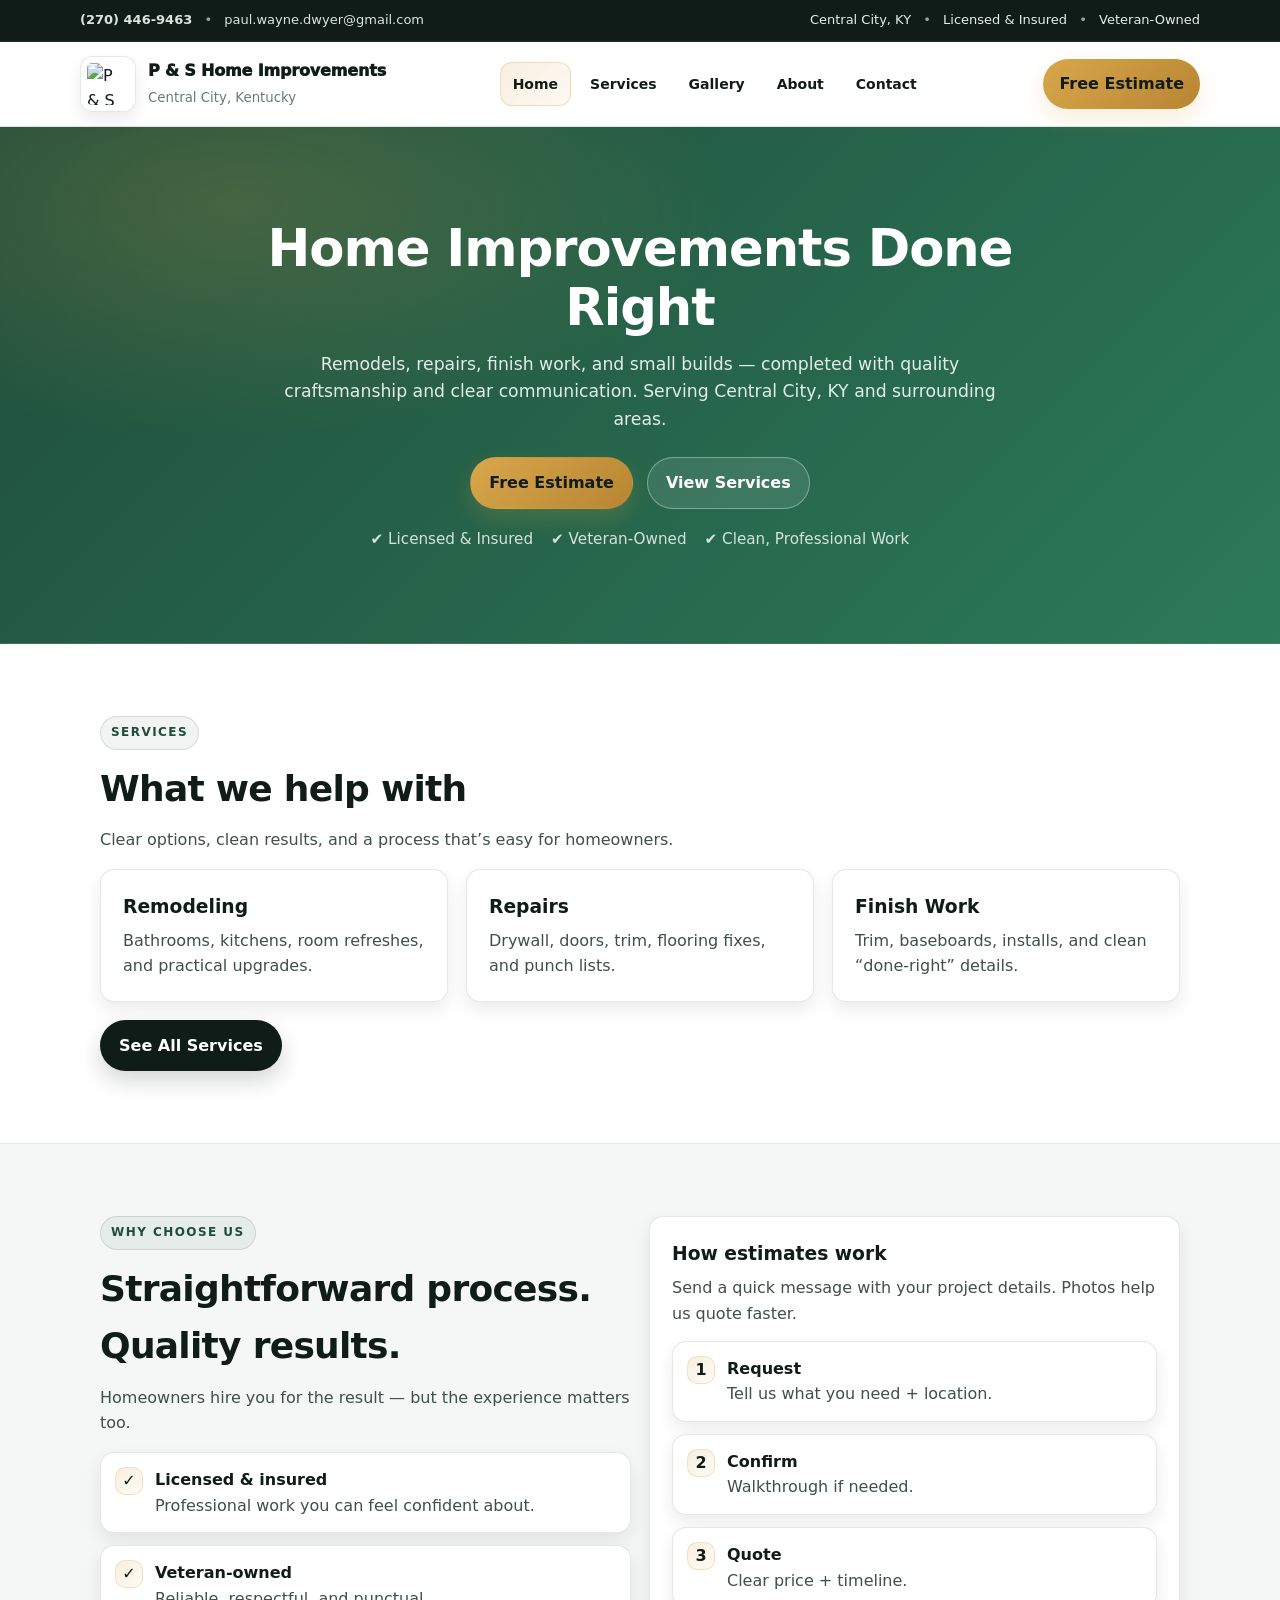
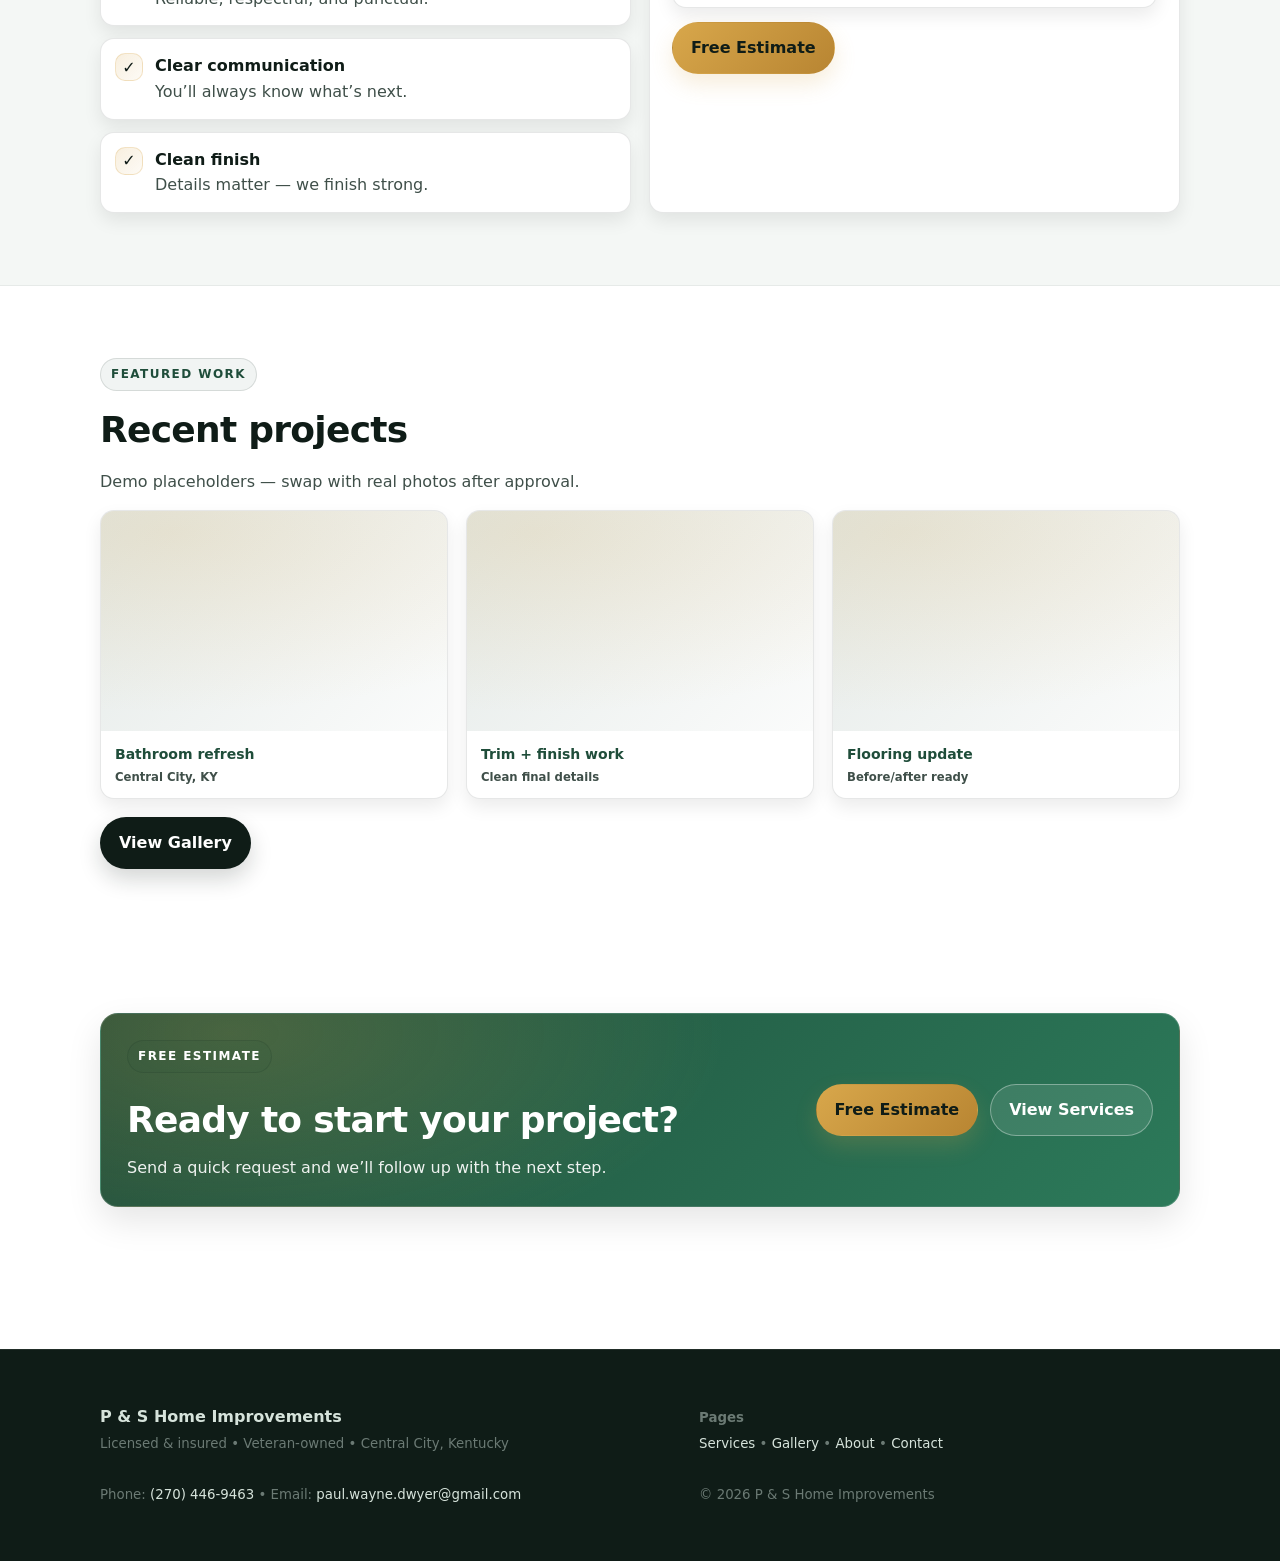
==== index.html @ 1585f1c7 "Add apple-touch-icon link to index.html" ====
<!doctype html>
<html lang="en">
<head>
  <link rel="icon" type="image/png" href="/assets/logo/logo-favicon.png">
  <link rel="apple-touch-icon" href="/assets/logo/logo-favicon.png">
  <!-- Google tag (gtag.js) -->
<script async src="https://www.googletagmanager.com/gtag/js?id=G-Z5YKP1MYSE"></script>
<script>
  window.dataLayer = window.dataLayer || [];
  function gtag(){dataLayer.push(arguments);}
  gtag('js', new Date());

  gtag('config', 'G-Z5YKP1MYSE');
</script>
  <meta charset="utf-8" />
  <meta name="viewport" content="width=device-width,initial-scale=1" />
  <title>P & S Home Improvements | Central City, KY</title>
  <meta name="description" content="Licensed & insured, veteran-owned home improvements in Central City, KY. Remodels, repairs, finish work, and small builds." />
  <link rel="stylesheet" href="styles.css" />
</head>
<body>

  <div class="topbar">
    <div class="container">
    <div>
        <a href="tel:+12704469463"><b>(270) 446-9463</b></a>
        <span class="dot">•</span>
        <a href="mailto:paul.wayne.dwyer@gmail.com">paul.wayne.dwyer@gmail.com</a>
      </div>
      <div>
        <span>Central City, KY</span>
        <span class="dot">•</span>
        <span>Licensed &amp; Insured</span>
        <span class="dot">•</span>
        <span>Veteran-Owned</span>
      </div>
    </div>
  </div>

  <header class="header">
    <div class="container nav">
      <a class="brand" href="index.html">
        <img class="brand-logo" src="assets/logo/ps-logo.jpeg" alt="P & S Home Improvements logo">
        <div>
          <div class="brand-name">P &amp; S Home Improvements</div>
          <small>Central City, Kentucky</small>
        </div>
      </a>

      <nav class="navlinks" aria-label="Main navigation">
        <a class="active" href="index.html">Home</a>
        <a href="services.html">Services</a>
        <a href="gallery.html">Gallery</a>
        <a href="about.html">About</a>
        <a href="contact.html">Contact</a>
      </nav>

      <a class="nav-cta" href="contact.html#estimate">Free Estimate</a>
    </div>
  </header>

  <section class="hero">
    <div class="hero-inner">
      <h1>Home Improvements Done Right</h1>
      <p class="hero-sub">
        Remodels, repairs, finish work, and small builds — completed with quality craftsmanship and clear communication.
        Serving Central City, KY and surrounding areas.
      </p>

      <div class="hero-actions">
        <a class="btn btn-primary" href="contact.html#estimate">Free Estimate</a>
        <a class="btn btn-outline" href="services.html">View Services</a>
      </div>

      <ul class="hero-trust">
        <li>✔ Licensed &amp; Insured</li>
        <li>✔ Veteran-Owned</li>
        <li>✔ Clean, Professional Work</li>
      </ul>
    </div>
  </section>

  <section class="section">
    <div class="container">
      <div class="kicker">Services</div>
      <h2 class="h2">What we help with</h2>
      <p class="p">Clear options, clean results, and a process that’s easy for homeowners.</p>

      <div class="grid grid-3" style="margin-top:16px;">
        <div class="card">
          <h3 class="h3">Remodeling</h3>
          <p class="p">Bathrooms, kitchens, room refreshes, and practical upgrades.</p>
        </div>
        <div class="card">
          <h3 class="h3">Repairs</h3>
          <p class="p">Drywall, doors, trim, flooring fixes, and punch lists.</p>
        </div>
        <div class="card">
          <h3 class="h3">Finish Work</h3>
          <p class="p">Trim, baseboards, installs, and clean “done-right” details.</p>
        </div>
      </div>

      <div style="margin-top:18px;">
        <a class="btn btn-dark" href="services.html">See All Services</a>
      </div>
    </div>
  </section>

  <section class="band section">
    <div class="container grid grid-2">
      <div>
        <div class="kicker">Why choose us</div>
        <h2 class="h2">Straightforward process. Quality results.</h2>
        <p class="p">Homeowners hire you for the result — but the experience matters too.</p>

        <div class="checks" style="margin-top:16px;">
          <div class="check"><i>✓</i><div><b>Licensed &amp; insured</b><div class="p">Professional work you can feel confident about.</div></div></div>
          <div class="check"><i>✓</i><div><b>Veteran-owned</b><div class="p">Reliable, respectful, and punctual.</div></div></div>
          <div class="check"><i>✓</i><div><b>Clear communication</b><div class="p">You’ll always know what’s next.</div></div></div>
          <div class="check"><i>✓</i><div><b>Clean finish</b><div class="p">Details matter — we finish strong.</div></div></div>
        </div>
      </div>

      <div class="card">
        <h3 class="h3">How estimates work</h3>
        <p class="p">Send a quick message with your project details. Photos help us quote faster.</p>

        <div class="checks" style="margin-top:14px;">
          <div class="check"><i>1</i><div><b>Request</b><div class="p">Tell us what you need + location.</div></div></div>
          <div class="check"><i>2</i><div><b>Confirm</b><div class="p">Walkthrough if needed.</div></div></div>
          <div class="check"><i>3</i><div><b>Quote</b><div class="p">Clear price + timeline.</div></div></div>
        </div>

        <div style="margin-top:14px;">
          <a class="btn btn-primary" href="contact.html#estimate">Free Estimate</a>
        </div>
      </div>
    </div>
  </section>

  <section class="section">
    <div class="container">
      <div class="kicker">Featured work</div>
      <h2 class="h2">Recent projects</h2>
      <p class="p">Demo placeholders — swap with real photos after approval.</p>

      <div class="gallery" style="margin-top:16px;">
        <div class="thumb"><div class="ph"></div><div class="cap">Bathroom refresh <small>Central City, KY</small></div></div>
        <div class="thumb"><div class="ph"></div><div class="cap">Trim + finish work <small>Clean final details</small></div></div>
        <div class="thumb"><div class="ph"></div><div class="cap">Flooring update <small>Before/after ready</small></div></div>
      </div>

      <div style="margin-top:18px;">
        <a class="btn btn-dark" href="gallery.html">View Gallery</a>
      </div>
    </div>
  </section>

  <section class="section">
    <div class="container">
      <div class="cta">
        <div class="row">
          <div>
            <div class="kicker" style="color:#fff;">Free estimate</div>
            <h2 class="h2" style="margin:8px 0 6px;">Ready to start your project?</h2>
            <p>Send a quick request and we’ll follow up with the next step.</p>
          </div>
          <div class="btns" style="margin:0;">
            <a class="btn btn-primary" href="contact.html#estimate">Free Estimate</a>
            <a class="btn btn-outline" href="services.html">View Services</a>
          </div>
        </div>
      </div>
    </div>
  </section>

  <footer class="footer">
    <div class="container">
      <div>
        <b>P &amp; S Home Improvements</b><br />
        <small>Licensed &amp; insured • Veteran-owned • Central City, Kentucky</small><br /><br />
        <small>
          Phone: <a href="tel:+12704469463">(270) 446-9463</a> •
          Email: <a href="mailto:paul.wayne.dwyer@gmail.com">paul.wayne.dwyer@gmail.com</a>
        </small>
      </div>
      <div>
        <small><b>Pages</b></small><br />
        <small>
          <a href="services.html">Services</a> •
          <a href="gallery.html">Gallery</a> •
          <a href="about.html">About</a> •
          <a href="contact.html">Contact</a>
        </small><br /><br />
        <small>© <span id="year"></span> P &amp; S Home Improvements</small>
      </div>
    </div>
    <script>document.getElementById("year").textContent = new Date().getFullYear();</script>
  </footer>

</body>
</html>
---- styles.css ----
/* =========================
   RESET + BASE
========================= */
*,
*::before,
*::after { box-sizing: border-box; }

html { scroll-behavior: smooth; }

body{
  margin: 0;
  font-family: system-ui, -apple-system, BlinkMacSystemFont, "Segoe UI", Roboto, sans-serif;
  background: #ffffff;
  color: #0f1c17;
  line-height: 1.6;
}

img { max-width: 100%; display: block; }
a { color: inherit; text-decoration: none; }
p { margin: 0; }

/* =========================
   THEME TOKENS
========================= */
:root{
  --paper:#ffffff;
  --surface:#f4f7f5;
  --surface2:#eef3f0;

  --ink:#0f1c17;
  --muted:#3f4f49;
  --muted2:#6b7a74;

  --line:rgba(15,28,23,.12);

  --forest:#1f4d3a;
  --forest2:#2c7a5a;

  --accent:#d8a74b;
  --accent2:#b88532;

  --radius:14px;
  --radius-lg:18px;

  --shadow:0 14px 34px rgba(0,0,0,.10);
  --shadow-sm:0 8px 18px rgba(0,0,0,.08);

  --max:1120px;
  --pad:20px;

  --h1:clamp(34px, 5vw, 56px);
  --h2:clamp(24px, 3vw, 36px);
}

/* =========================
   LAYOUT HELPERS
========================= */
.container{
  max-width: var(--max);
  margin: 0 auto;
  padding: 0 var(--pad);
}

.section{ padding: 72px 0; }
.band{
  background: var(--surface);
  border-top: 1px solid rgba(15,28,23,.06);
  border-bottom: 1px solid rgba(15,28,23,.06);
}

/* =========================
   TYPE HELPERS
========================= */
.h1{ font-size: var(--h1); margin: 0 0 14px; letter-spacing: -0.02em; }
.h2{ font-size: var(--h2); margin: 0 0 10px; letter-spacing: -0.02em; }
.h3{ margin: 0 0 6px; }
.p{ color: var(--muted); }
small{ color: var(--muted2); }

/* Small kicker label */
.kicker{
  display:inline-block;
  font-weight: 900;
  letter-spacing: .12em;
  text-transform: uppercase;
  font-size: 12px;
  color: rgba(255,255,255,.88);
  background: rgba(15,28,23,.18);
  border: 1px solid rgba(255,255,255,.14);
  padding: 6px 10px;
  border-radius: 999px;
  margin-bottom: 10px;
}
.section .kicker,
.band .kicker{
  color: var(--forest);
  background: rgba(31,77,58,.06);
  border-color: rgba(15,28,23,.12);
}

/* =========================
   TOPBAR
========================= */
.topbar{
  background: var(--ink);
  color: #e7efe9;
  font-size: 13px;
  border-bottom: 1px solid rgba(255,255,255,.08);
}
.topbar .container{
  display:flex;
  align-items:center;
  justify-content:space-between;
  gap: 12px;
  padding: 10px 0;
  flex-wrap: wrap;
}
.topbar a{ opacity: .95; }
.topbar a:hover{ opacity: 1; }
.dot{ opacity: .65; margin: 0 8px; }

/* =========================
   HEADER / NAV (ONE SYSTEM)
========================= */
.header{
  position: sticky;
  top: 0;
  z-index: 50;
  background: rgba(255,255,255,.94);
  backdrop-filter: blur(10px);
  border-bottom: 1px solid var(--line);
}

.nav{
  display:flex;
  align-items:center;
  justify-content:space-between;
  gap: 14px;
  padding: 14px 0;
}

.brand{
  display:flex;
  align-items:center;
  gap: 12px;
  min-width: 240px;
  flex: 0 0 auto;
}

.brand-logo{
  width: 56px;
  height: 56px;
  object-fit: contain;
  border-radius: 12px;
  background: #fff;
  box-shadow: var(--shadow-sm);
  border: 1px solid rgba(15,28,23,.10);
  padding: 6px;
}

.brand-name{
  font-weight: 950;
  color: var(--ink);
  letter-spacing: -0.01em;
}

.navlinks{
  display:flex;
  align-items:center;
  gap: 6px;
  flex: 1 1 auto;
  justify-content: center;
}

.navlinks a{
  text-decoration:none;
  font-weight: 850;
  font-size: 14px;
  padding: 10px 12px;
  border-radius: 12px;
  transition: background .2s ease, color .2s ease, border-color .2s ease;
  border: 1px solid transparent;
}

.navlinks a:hover{
  background: var(--surface);
  color: var(--forest);
}

.navlinks a.active{
  background: linear-gradient(135deg, rgba(216,167,75,.18), rgba(216,167,75,.06));
  border: 1px solid rgba(216,167,75,.32);
  color: var(--ink);
}

.nav-cta{
  display:inline-flex;
  align-items:center;
  justify-content:center;
  padding: 12px 16px;
  border-radius: 999px;
  font-weight: 900;
  text-decoration:none;
  background: linear-gradient(135deg, var(--accent), var(--accent2));
  color: #0f1c17;
  box-shadow: 0 10px 22px rgba(216,167,75,.20);
  white-space: nowrap;
}
.nav-cta:hover{ box-shadow: 0 14px 30px rgba(216,167,75,.28); }

/* Mobile: keep it simple for demo (no checkbox menus) */
@media (max-width: 900px){
  .nav{ flex-wrap: wrap; }
  .brand{ min-width: unset; }
  .navlinks{
    justify-content: flex-start;
    flex-wrap: wrap;
  }
}

/* HARD KILL any old checkbox menu artifacts */
.menu-toggle,
.hamburger {
  display: none !important;
}

/* =========================
   BUTTONS
========================= */
.btn{
  display:inline-flex;
  align-items:center;
  justify-content:center;
  gap: 10px;
  padding: 12px 18px;
  border-radius: 999px;
  font-weight: 900;
  text-decoration:none;
  border: 1px solid transparent;
  transition: transform .15s ease, box-shadow .15s ease, background .2s ease;
}

.btn-primary{
  background: linear-gradient(135deg, var(--accent), var(--accent2));
  color: #0f1c17;
  box-shadow: 0 10px 22px rgba(216,167,75,.20);
}
.btn-primary:hover{ box-shadow: 0 14px 30px rgba(216,167,75,.28); }

.btn-outline{
  background: rgba(255,255,255,.10);
  border-color: rgba(255,255,255,.35);
  color: #fff;
}
.btn-outline:hover{ background: rgba(255,255,255,.16); }

.btn-dark{
  background: var(--ink);
  color: #fff;
  box-shadow: 0 10px 22px rgba(15,28,23,.18);
}
.btn-dark:hover{ filter: brightness(.98); }

.btns{ display:flex; gap: 12px; flex-wrap: wrap; }

/* =========================
   HERO (ALL PAGES)
========================= */
.hero,
.page-hero{
  background:
    radial-gradient(900px 420px at 18% 15%, rgba(216,167,75,.20), transparent 55%),
    linear-gradient(135deg, var(--forest), var(--forest2));
  color: #fff;
  padding: 92px 0;
  border-bottom: 1px solid rgba(255,255,255,.12);
}

.hero-inner,
.page-hero-inner{
  max-width: 920px;
  margin: 0 auto;
  text-align: center;
  padding: 0 var(--pad);
}

.hero h1,
.page-hero h1{
  font-size: clamp(2.2rem, 4vw, 3.2rem);
  line-height: 1.15;
  margin: 0 0 14px;
  letter-spacing: -0.02em;
}

.hero-sub{
  font-size: 1.08rem;
  max-width: 760px;
  margin: 0 auto 24px;
  color: #e4ece9;
}

.hero-actions{
  display:flex;
  justify-content:center;
  gap: 14px;
  flex-wrap: wrap;
  margin-bottom: 18px;
}

.hero-trust{
  list-style: none;
  padding: 0;
  margin: 0;
  display:flex;
  justify-content:center;
  gap: 18px;
  flex-wrap: wrap;
  font-size: .95rem;
  color: #d6e2dc;
}

/* =========================
   GRID + CARDS
========================= */
.grid{ display:grid; gap: 18px; }
.grid-2{ grid-template-columns: repeat(2, minmax(0, 1fr)); }
.grid-3{ grid-template-columns: repeat(3, minmax(0, 1fr)); }
@media (max-width: 900px){
  .grid-2, .grid-3{ grid-template-columns: 1fr; }
}

.card{
  background: var(--paper);
  border-radius: var(--radius);
  box-shadow: var(--shadow-sm);
  border: 1px solid rgba(15,28,23,.10);
  padding: 22px;
  overflow: hidden;
}

/* =========================
   CHECKLIST BLOCKS
========================= */
.checks{ display:grid; gap: 12px; }

.check{
  display:flex;
  gap: 12px;
  align-items:flex-start;
  padding: 14px;
  border-radius: 14px;
  background: #fff;
  border: 1px solid rgba(15,28,23,.10);
  box-shadow: var(--shadow-sm);
}

.check i{
  width: 28px;
  height: 28px;
  border-radius: 10px;
  display:grid;
  place-items:center;
  font-style: normal;
  font-weight: 900;
  color: #0f1c17;
  background: linear-gradient(135deg, rgba(216,167,75,.18), rgba(216,167,75,.05));
  border: 1px solid rgba(216,167,75,.26);
  flex: 0 0 auto;
}

/* =========================
   GALLERY PLACEHOLDERS
========================= */
.gallery{
  display:grid;
  grid-template-columns: repeat(auto-fit, minmax(240px, 1fr));
  gap: 18px;
}

.thumb{
  background:#fff;
  border-radius: var(--radius);
  border: 1px solid rgba(15,28,23,.10);
  overflow:hidden;
  box-shadow: var(--shadow-sm);
}

.ph{
  height: 220px;
  background:
    radial-gradient(800px 300px at 20% 10%, rgba(216,167,75,.16), transparent 60%),
    linear-gradient(135deg, rgba(31,77,58,.12), rgba(31,77,58,.02));
}

.cap{
  padding: 12px 14px;
  font-weight: 900;
  color: var(--forest);
  font-size: 14px;
  display:flex;
  flex-direction: column;
  gap: 2px;
}
.cap small{ font-weight: 700; color: var(--muted); }

/* =========================
   GALLERY (REAL PHOTOS)
========================= */
.gallery-grid{
  display: grid;
  grid-template-columns: repeat(auto-fit, minmax(240px, 1fr));
  gap: 18px;
}

.gallery-grid a{
  display: block;
  border-radius: var(--radius);
  overflow: hidden;
  background: #fff;
  border: 1px solid rgba(15,28,23,.10);
  box-shadow: var(--shadow-sm);
  transition: transform .15s ease, box-shadow .15s ease;
}

.gallery-grid a:hover{
  transform: translateY(-2px);
  box-shadow: var(--shadow);
}

.gallery-grid img{
  width: 100%;
  height: 260px;
  object-fit: cover;
  display: block;
}

/* =========================
   CTA BAND
========================= */
.cta{
  border-radius: var(--radius-lg);
  padding: 26px;
  background:
    radial-gradient(900px 420px at 12% 10%, rgba(216,167,75,.22), transparent 55%),
    linear-gradient(135deg, var(--forest), var(--forest2));
  color: #fff;
  border: 1px solid rgba(255,255,255,.14);
  box-shadow: var(--shadow);
}

.cta .row{
  display:flex;
  align-items:center;
  justify-content: space-between;
  gap: 16px;
  flex-wrap: wrap;
}
.cta p{ color: rgba(255,255,255,.92); }

/* =========================
   CONTACT FORM (SIMPLE + PRO)
========================= */
.form{
  display:grid;
  gap: 12px;
  margin-top: 14px;
}

.field-row{
  display:grid;
  grid-template-columns: 1fr 1fr;
  gap: 12px;
}
@media (max-width: 900px){
  .field-row{ grid-template-columns: 1fr; }
}

.field label{
  display:block;
  font-weight: 850;
  margin-bottom: 6px;
  font-size: .95rem;
}
.field input,
.field textarea{
  width: 100%;
  padding: 12px;
  border-radius: 12px;
  border: 1px solid var(--line);
  outline: none;
  font: inherit;
}
.field input:focus,
.field textarea:focus{
  border-color: rgba(31, 111, 85, 0.55);
  box-shadow: 0 0 0 4px rgba(31, 111, 85, 0.12);
}

.fineprint{
  font-size: .85rem;
  color: var(--muted2);
}

/* =========================
   FOOTER
========================= */
.footer{
  background: var(--ink);
  color: #d6e3db;
  padding: 54px 0;
  margin-top: 70px;
  border-top: 1px solid rgba(255,255,255,.08);
}

.footer .container{
  display:grid;
  grid-template-columns: 1.2fr 1fr;
  gap: 22px;
  align-items:start;
}

.footer a{ color: #d6e3db; }
.footer a:hover{ color:#fff; }

@media (max-width: 768px){
  .footer .container{ grid-template-columns: 1fr; }
}
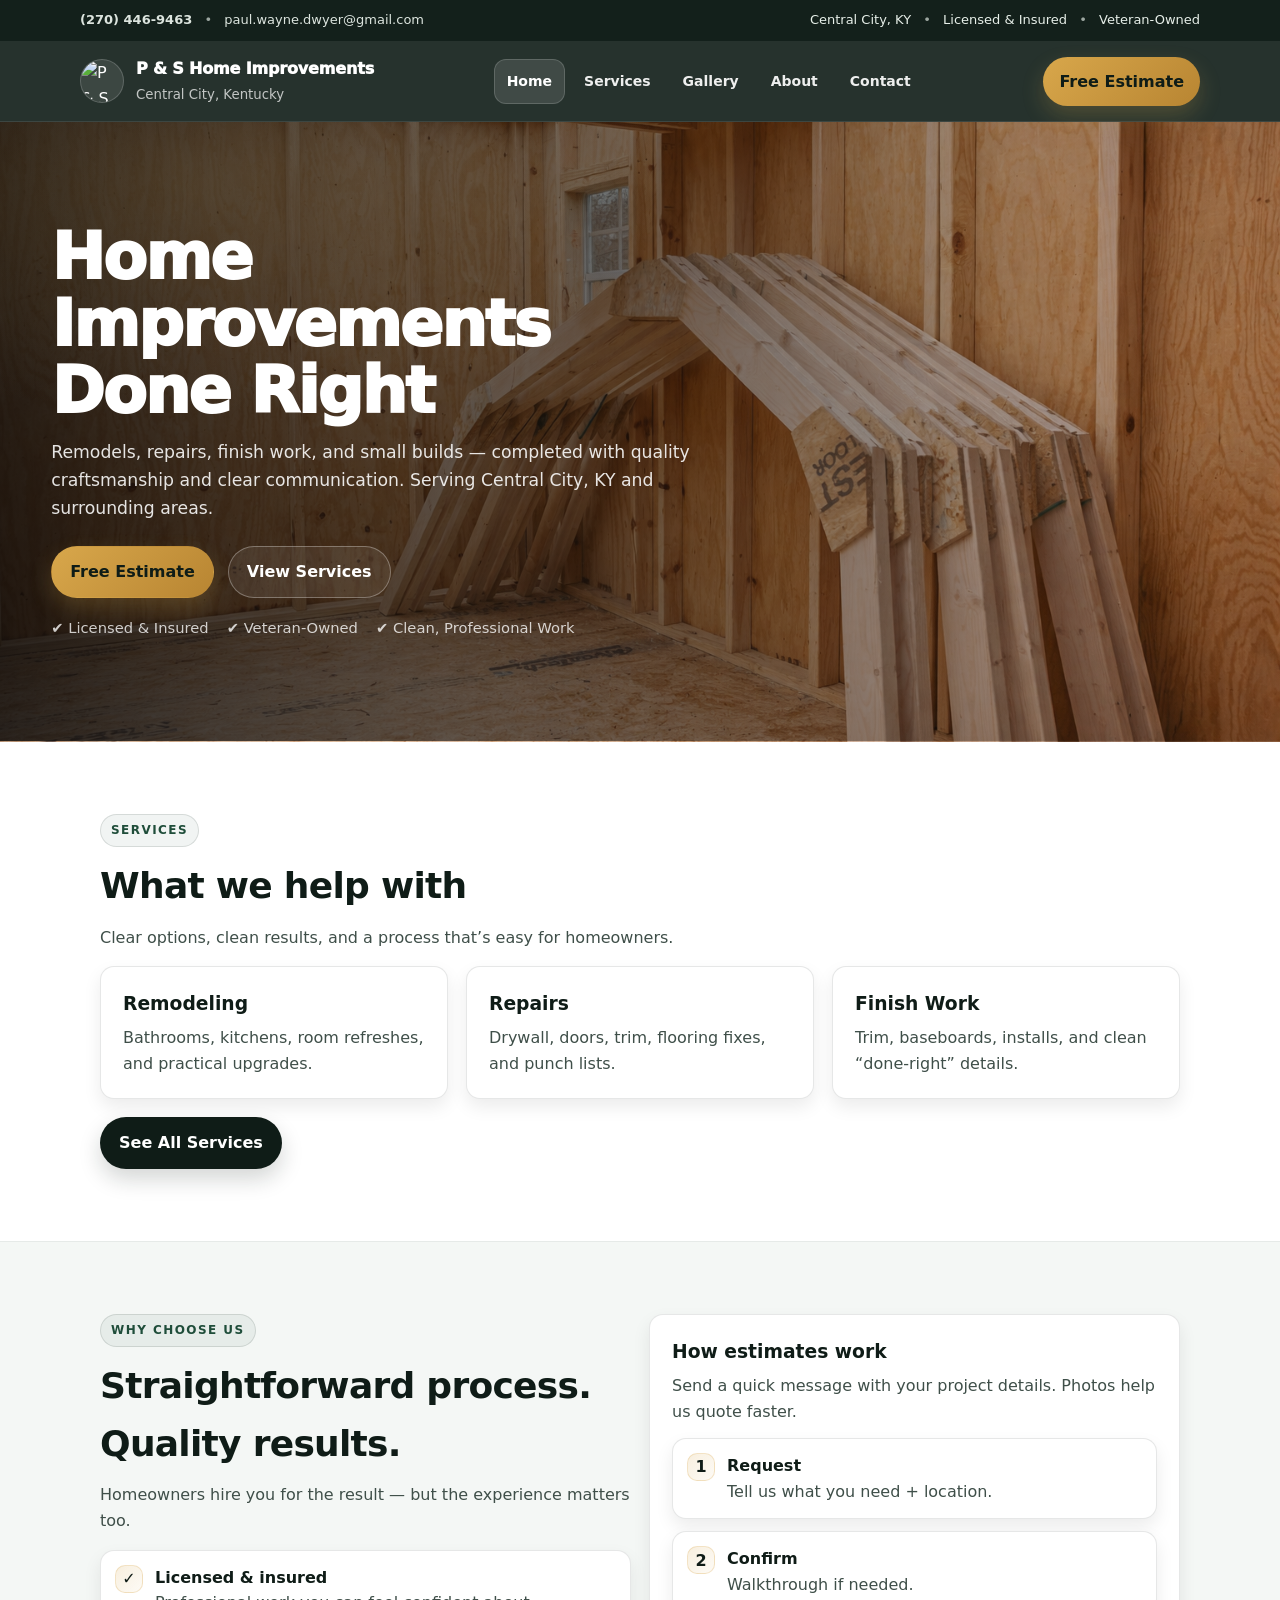
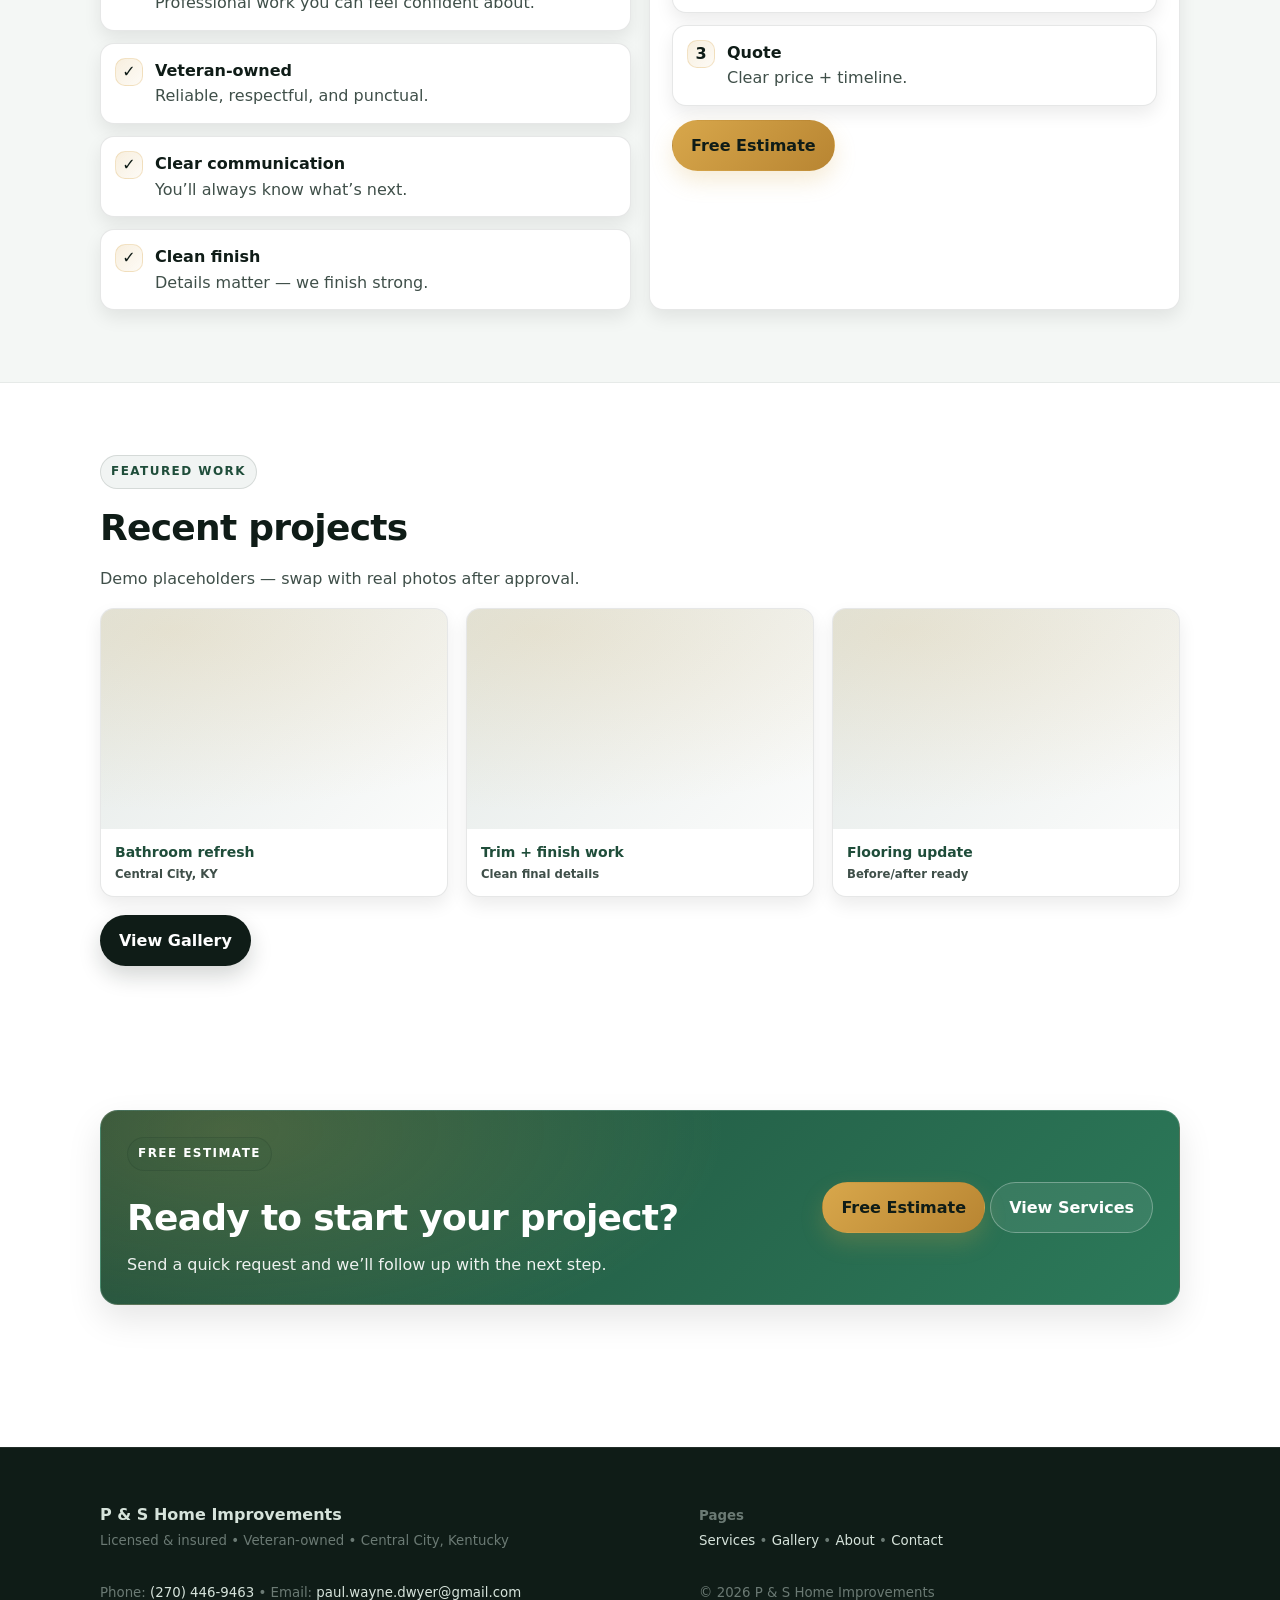
==== commit 2b18ac06: "Add versioning to stylesheet link in index.html" ====
--- a/index.html
+++ b/index.html
@@ -16,7 +16,7 @@
   <meta name="viewport" content="width=device-width,initial-scale=1" />
   <title>P & S Home Improvements | Central City, KY</title>
   <meta name="description" content="Licensed & insured, veteran-owned home improvements in Central City, KY. Remodels, repairs, finish work, and small builds." />
-  <link rel="stylesheet" href="styles.css" />
+  <link rel="stylesheet" href="styles.css?v=7" />
 </head>
 <body>
 
--- a/styles.css
+++ b/styles.css
@@ -62,6 +62,7 @@
 }
 
 .section{ padding: 72px 0; }
+
 .band{
   background: var(--surface);
   border-top: 1px solid rgba(15,28,23,.06);
@@ -85,7 +86,7 @@
   text-transform: uppercase;
   font-size: 12px;
   color: rgba(255,255,255,.88);
-  background: rgba(15,28,23,.18);
+  background: rgba(15,28,23,.22);
   border: 1px solid rgba(255,255,255,.14);
   padding: 6px 10px;
   border-radius: 999px;
@@ -102,7 +103,7 @@
    TOPBAR
 ========================= */
 .topbar{
-  background: var(--ink);
+  background: rgba(15,28,23,.98);
   color: #e7efe9;
   font-size: 13px;
   border-bottom: 1px solid rgba(255,255,255,.08);
@@ -120,15 +121,15 @@
 .dot{ opacity: .65; margin: 0 8px; }
 
 /* =========================
-   HEADER / NAV (ONE SYSTEM)
+   HEADER / NAV
 ========================= */
 .header{
   position: sticky;
   top: 0;
   z-index: 50;
-  background: rgba(255,255,255,.94);
+  background: rgba(15,28,23,.90);
   backdrop-filter: blur(10px);
-  border-bottom: 1px solid var(--line);
+  border-bottom: 1px solid rgba(255,255,255,.10);
 }
 
 .nav{
@@ -145,23 +146,26 @@
   gap: 12px;
   min-width: 240px;
   flex: 0 0 auto;
+  color: #fff;
 }
 
 .brand-logo{
-  width: 56px;
-  height: 56px;
-  object-fit: contain;
-  border-radius: 12px;
-  background: #fff;
-  box-shadow: var(--shadow-sm);
-  border: 1px solid rgba(15,28,23,.10);
-  padding: 6px;
+  width: 44px;
+  height: 44px;
+  object-fit: cover;
+  border-radius: 999px;
+  background: rgba(255,255,255,.10);
+  border: 1px solid rgba(255,255,255,.18);
+  padding: 0;
 }
 
 .brand-name{
   font-weight: 950;
-  color: var(--ink);
+  color: #fff;
   letter-spacing: -0.01em;
+}
+.brand small{
+  color: rgba(255,255,255,.72);
 }
 
 .navlinks{
@@ -173,24 +177,24 @@
 }
 
 .navlinks a{
-  text-decoration:none;
   font-weight: 850;
   font-size: 14px;
   padding: 10px 12px;
   border-radius: 12px;
   transition: background .2s ease, color .2s ease, border-color .2s ease;
   border: 1px solid transparent;
+  color: rgba(255,255,255,.92);
 }
 
 .navlinks a:hover{
-  background: var(--surface);
-  color: var(--forest);
+  background: rgba(255,255,255,.10);
+  color: #fff;
 }
 
 .navlinks a.active{
-  background: linear-gradient(135deg, rgba(216,167,75,.18), rgba(216,167,75,.06));
-  border: 1px solid rgba(216,167,75,.32);
-  color: var(--ink);
+  background: rgba(255,255,255,.12);
+  border: 1px solid rgba(255,255,255,.16);
+  color: #fff;
 }
 
 .nav-cta{
@@ -200,15 +204,14 @@
   padding: 12px 16px;
   border-radius: 999px;
   font-weight: 900;
-  text-decoration:none;
   background: linear-gradient(135deg, var(--accent), var(--accent2));
   color: #0f1c17;
-  box-shadow: 0 10px 22px rgba(216,167,75,.20);
+  box-shadow: 0 10px 22px rgba(216,167,75,.22);
   white-space: nowrap;
 }
-.nav-cta:hover{ box-shadow: 0 14px 30px rgba(216,167,75,.28); }
-
-/* Mobile: keep it simple for demo (no checkbox menus) */
+.nav-cta:hover{ box-shadow: 0 14px 30px rgba(216,167,75,.30); }
+
+/* Mobile */
 @media (max-width: 900px){
   .nav{ flex-wrap: wrap; }
   .brand{ min-width: unset; }
@@ -218,12 +221,6 @@
   }
 }
 
-/* HARD KILL any old checkbox menu artifacts */
-.menu-toggle,
-.hamburger {
-  display: none !important;
-}
-
 /* =========================
    BUTTONS
 ========================= */
@@ -235,7 +232,6 @@
   padding: 12px 18px;
   border-radius: 999px;
   font-weight: 900;
-  text-decoration:none;
   border: 1px solid transparent;
   transition: transform .15s ease, box-shadow .15s ease, background .2s ease;
 }
@@ -243,16 +239,22 @@
 .btn-primary{
   background: linear-gradient(135deg, var(--accent), var(--accent2));
   color: #0f1c17;
-  box-shadow: 0 10px 22px rgba(216,167,75,.20);
-}
-.btn-primary:hover{ box-shadow: 0 14px 30px rgba(216,167,75,.28); }
+  box-shadow: 0 10px 22px rgba(216,167,75,.22);
+}
+.btn-primary:hover{
+  box-shadow: 0 14px 30px rgba(216,167,75,.30);
+  transform: translateY(-2px);
+}
 
 .btn-outline{
-  background: rgba(255,255,255,.10);
-  border-color: rgba(255,255,255,.35);
-  color: #fff;
-}
-.btn-outline:hover{ background: rgba(255,255,255,.16); }
+  background: rgba(255,255,255,.08);
+  border-color: rgba(255,255,255,.30);
+  color: #fff;
+}
+.btn-outline:hover{
+  background: rgba(255,255,255,.14);
+  transform: translateY(-2px);
+}
 
 .btn-dark{
   background: var(--ink);
@@ -261,47 +263,62 @@
 }
 .btn-dark:hover{ filter: brightness(.98); }
 
-.btns{ display:flex; gap: 12px; flex-wrap: wrap; }
-
-/* =========================
-   HERO (ALL PAGES)
+/* =========================
+   HERO (SINGLE SOURCE OF TRUTH)
+   Uses your cropped hero image: /assets/truss-hero.jpg
 ========================= */
 .hero,
 .page-hero{
+  min-height: 620px;
+  display: flex;
+  align-items: center;
+
+  color: #fff;
+  padding: 40px 0;
+  border-bottom: 1px solid rgba(255,255,255,.10);
+
   background:
-    radial-gradient(900px 420px at 18% 15%, rgba(216,167,75,.20), transparent 55%),
-    linear-gradient(135deg, var(--forest), var(--forest2));
-  color: #fff;
-  padding: 92px 0;
-  border-bottom: 1px solid rgba(255,255,255,.12);
+    radial-gradient(900px 420px at 14% 10%, rgba(216,167,75,.10), transparent 55%),
+    linear-gradient(90deg,
+      rgba(10,10,10,.82) 0%,
+      rgba(10,10,10,.55) 45%,
+      rgba(10,10,10,.08) 100%
+    ),
+    url("/assets/truss-hero.jpg");
+
+  background-size: cover;
+  background-repeat: no-repeat;
+  background-position: right center;
 }
 
 .hero-inner,
 .page-hero-inner{
-  max-width: 920px;
-  margin: 0 auto;
-  text-align: center;
-  padding: 0 var(--pad);
+  max-width: 760px;
+  margin: 0;
+  text-align: left;
+  padding-left: clamp(32px, 4vw, 70px);
+  padding-right: var(--pad);
 }
 
 .hero h1,
 .page-hero h1{
-  font-size: clamp(2.2rem, 4vw, 3.2rem);
-  line-height: 1.15;
+  font-size: clamp(2.7rem, 5vw, 4rem);
+  line-height: 1.05;
   margin: 0 0 14px;
-  letter-spacing: -0.02em;
+  letter-spacing: -0.03em;
+  font-weight: 950;
 }
 
 .hero-sub{
   font-size: 1.08rem;
-  max-width: 760px;
-  margin: 0 auto 24px;
-  color: #e4ece9;
+  max-width: 640px;
+  margin: 0 0 24px;
+  color: rgba(255,255,255,.88);
 }
 
 .hero-actions{
   display:flex;
-  justify-content:center;
+  justify-content:flex-start;
   gap: 14px;
   flex-wrap: wrap;
   margin-bottom: 18px;
@@ -312,11 +329,25 @@
   padding: 0;
   margin: 0;
   display:flex;
-  justify-content:center;
+  justify-content:flex-start;
   gap: 18px;
   flex-wrap: wrap;
-  font-size: .95rem;
-  color: #d6e2dc;
+  font-size: .92rem;
+  color: rgba(255,255,255,.78);
+}
+
+/* Slightly tighten hero on small screens */
+@media (max-width: 900px){
+  .hero,
+  .page-hero{
+    min-height: 520px;
+    background-position: 70% 50%;
+  }
+  .hero-inner,
+  .page-hero-inner{
+    padding-left: var(--pad);
+    padding-right: var(--pad);
+  }
 }
 
 /* =========================
@@ -404,37 +435,6 @@
 .cap small{ font-weight: 700; color: var(--muted); }
 
 /* =========================
-   GALLERY (REAL PHOTOS)
-========================= */
-.gallery-grid{
-  display: grid;
-  grid-template-columns: repeat(auto-fit, minmax(240px, 1fr));
-  gap: 18px;
-}
-
-.gallery-grid a{
-  display: block;
-  border-radius: var(--radius);
-  overflow: hidden;
-  background: #fff;
-  border: 1px solid rgba(15,28,23,.10);
-  box-shadow: var(--shadow-sm);
-  transition: transform .15s ease, box-shadow .15s ease;
-}
-
-.gallery-grid a:hover{
-  transform: translateY(-2px);
-  box-shadow: var(--shadow);
-}
-
-.gallery-grid img{
-  width: 100%;
-  height: 260px;
-  object-fit: cover;
-  display: block;
-}
-
-/* =========================
    CTA BAND
 ========================= */
 .cta{
@@ -458,7 +458,7 @@
 .cta p{ color: rgba(255,255,255,.92); }
 
 /* =========================
-   CONTACT FORM (SIMPLE + PRO)
+   CONTACT FORM
 ========================= */
 .form{
   display:grid;
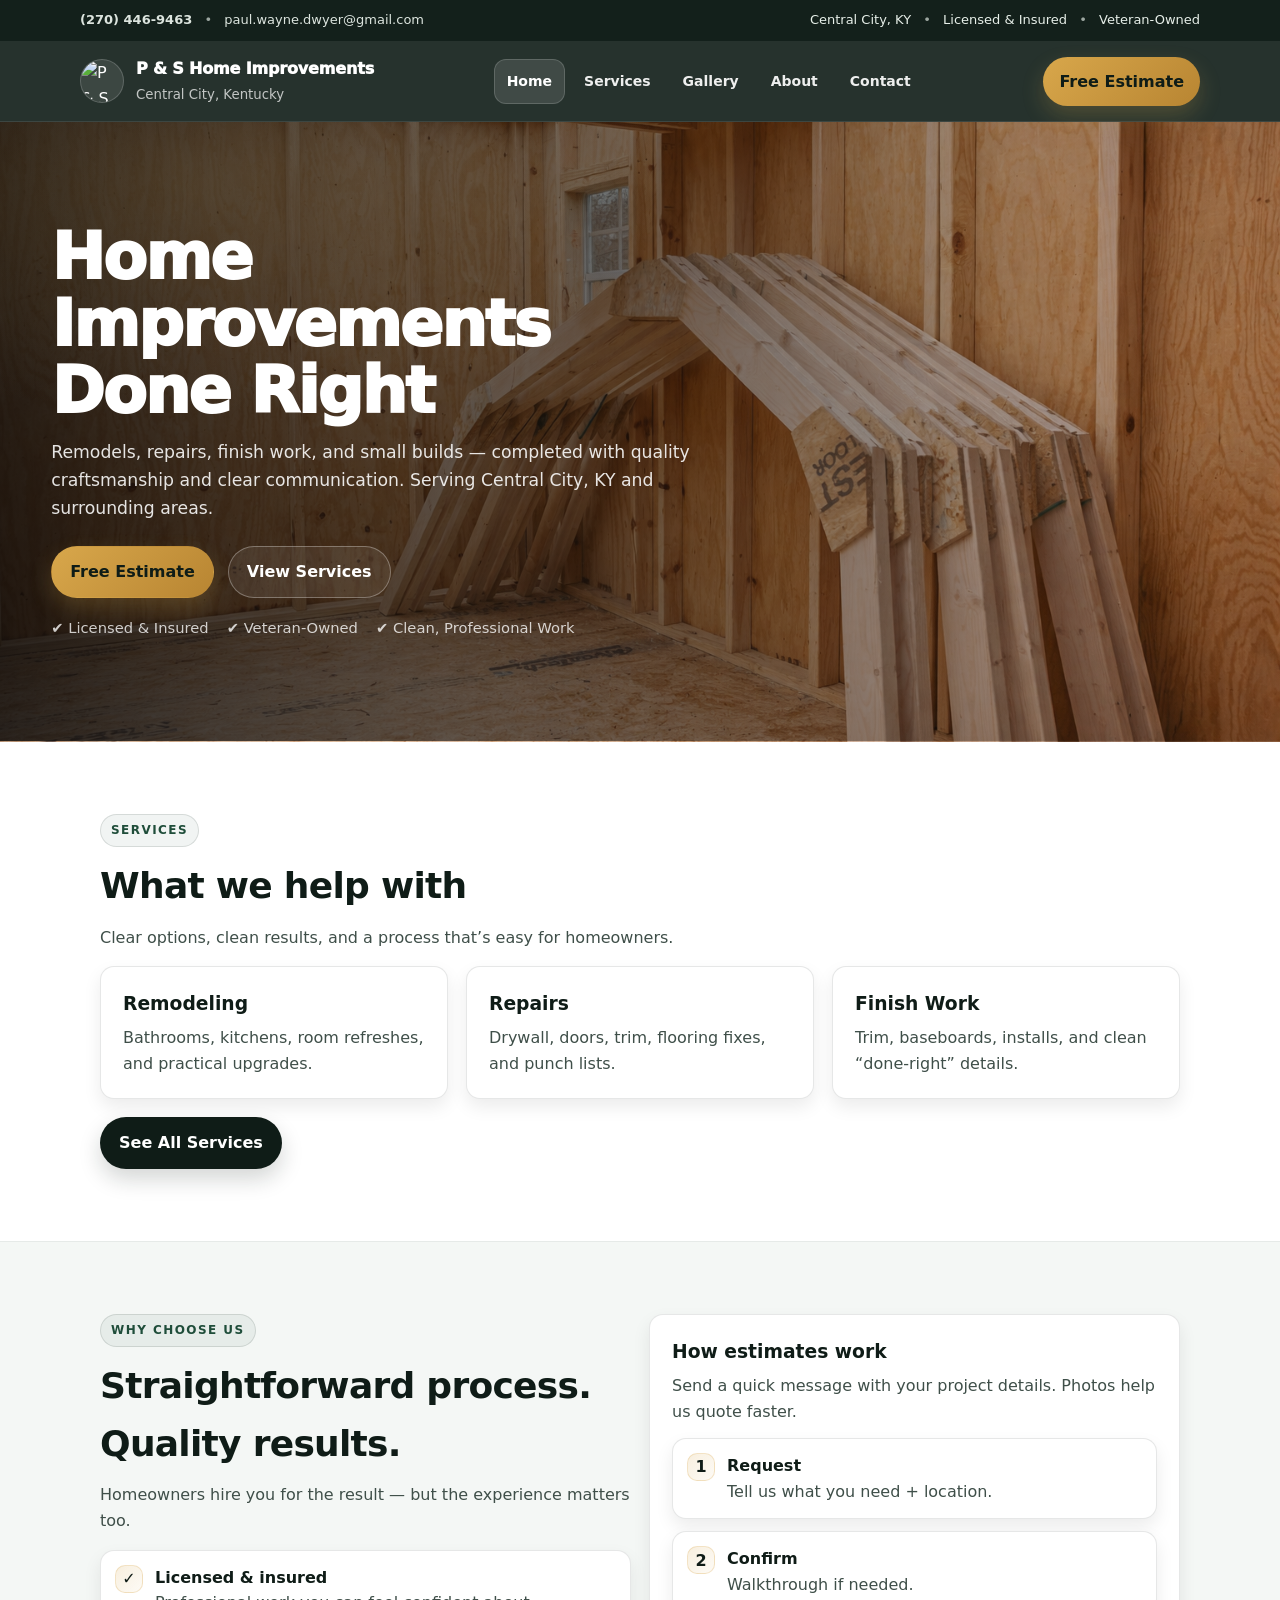
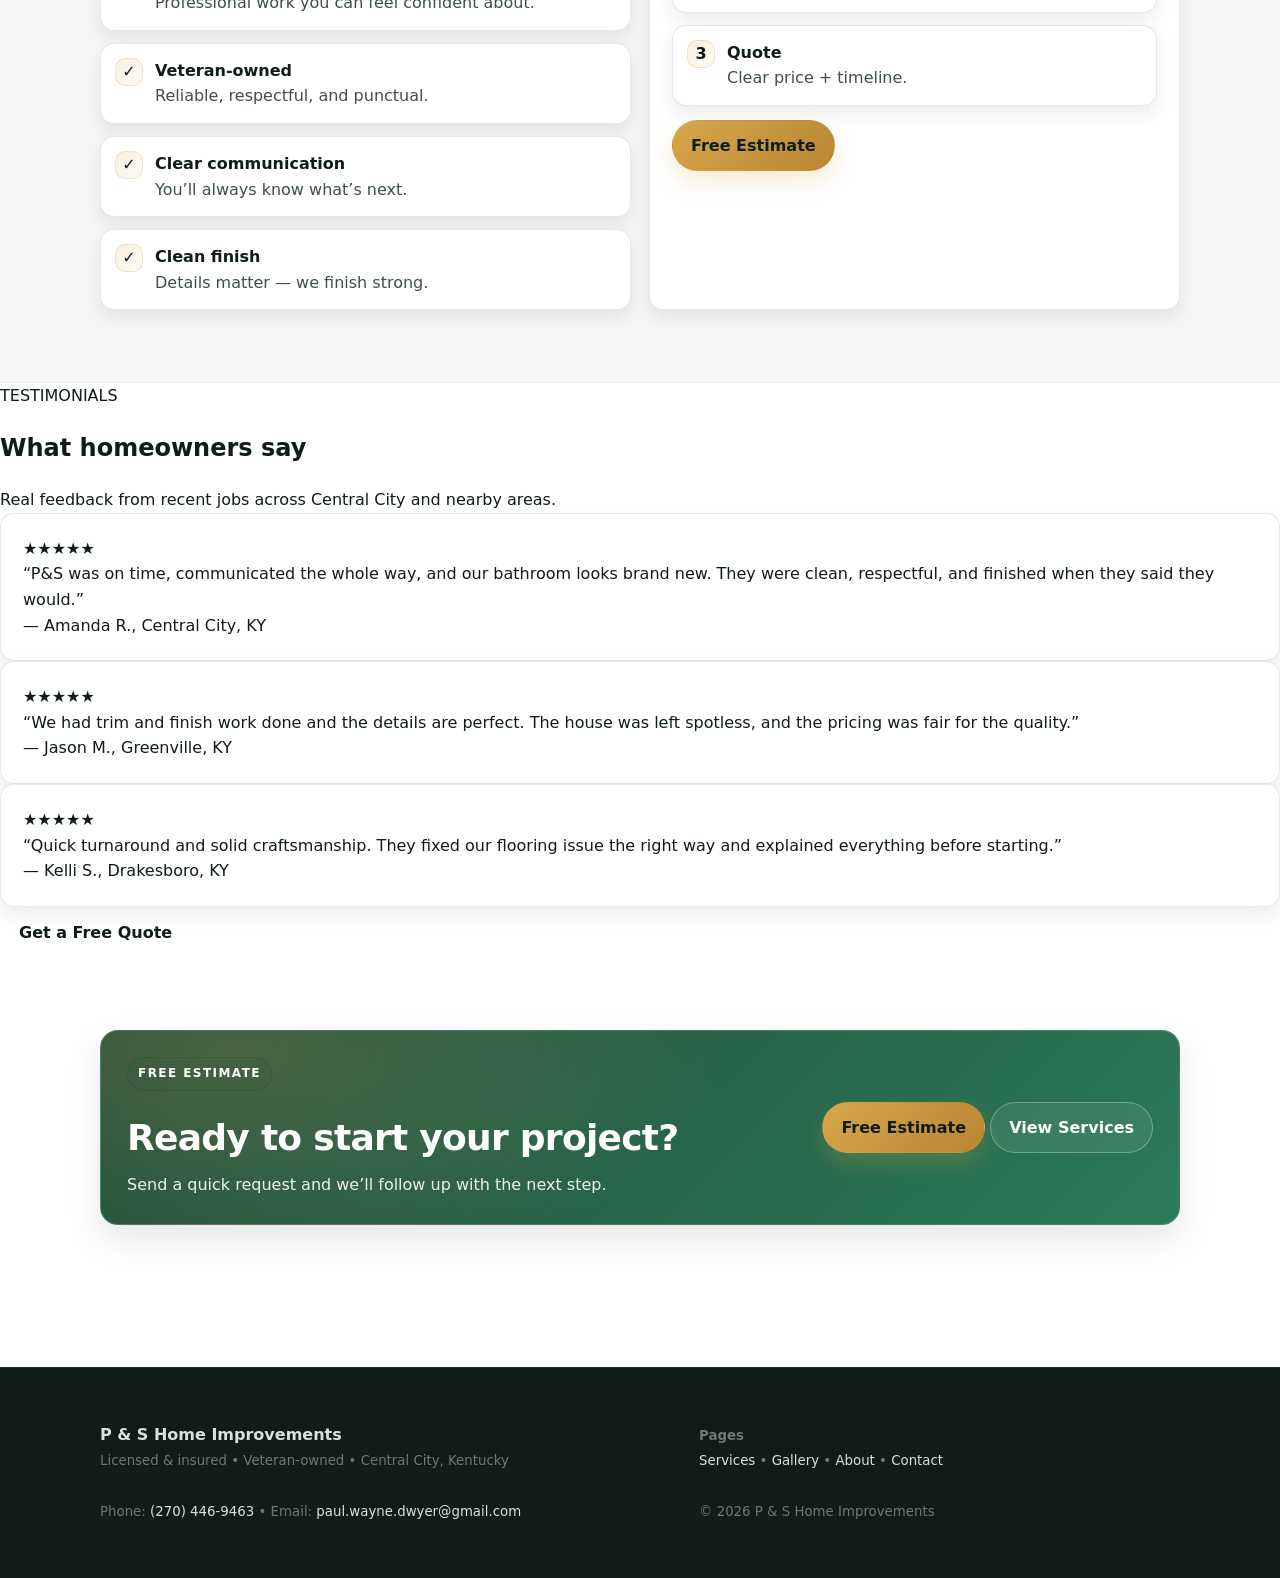
==== commit dba25e67: "Add testimonials section with feedback cards replaced recent projects with testimonials" ====
--- a/index.html
+++ b/index.html
@@ -139,23 +139,44 @@
     </div>
   </section>
 
-  <section class="section">
-    <div class="container">
-      <div class="kicker">Featured work</div>
-      <h2 class="h2">Recent projects</h2>
-      <p class="p">Demo placeholders — swap with real photos after approval.</p>
-
-      <div class="gallery" style="margin-top:16px;">
-        <div class="thumb"><div class="ph"></div><div class="cap">Bathroom refresh <small>Central City, KY</small></div></div>
-        <div class="thumb"><div class="ph"></div><div class="cap">Trim + finish work <small>Clean final details</small></div></div>
-        <div class="thumb"><div class="ph"></div><div class="cap">Flooring update <small>Before/after ready</small></div></div>
-      </div>
-
-      <div style="margin-top:18px;">
-        <a class="btn btn-dark" href="gallery.html">View Gallery</a>
-      </div>
-    </div>
-  </section>
+  <section class="featured" id="testimonials">
+  <div class="section-head">
+    <span class="pill">TESTIMONIALS</span>
+    <h2>What homeowners say</h2>
+    <p class="muted">Real feedback from recent jobs across Central City and nearby areas.</p>
+  </div>
+
+  <div class="cards">
+    <article class="card testimonial">
+      <div class="stars" aria-label="5 out of 5 stars">★★★★★</div>
+      <p class="quote">
+        “P&amp;S was on time, communicated the whole way, and our bathroom looks brand new.
+        They were clean, respectful, and finished when they said they would.”
+      </p>
+      <p class="name">— Amanda R., Central City, KY</p>
+    </article>
+
+    <article class="card testimonial">
+      <div class="stars" aria-label="5 out of 5 stars">★★★★★</div>
+      <p class="quote">
+        “We had trim and finish work done and the details are perfect. The house was left spotless,
+        and the pricing was fair for the quality.”
+      </p>
+      <p class="name">— Jason M., Greenville, KY</p>
+    </article>
+
+    <article class="card testimonial">
+      <div class="stars" aria-label="5 out of 5 stars">★★★★★</div>
+      <p class="quote">
+        “Quick turnaround and solid craftsmanship. They fixed our flooring issue the right way
+        and explained everything before starting.”
+      </p>
+      <p class="name">— Kelli S., Drakesboro, KY</p>
+    </article>
+  </div>
+
+  <a class="btn primary" href="/contact.html">Get a Free Quote</a>
+</section>
 
   <section class="section">
     <div class="container">
--- a/styles.css
+++ b/styles.css
@@ -525,3 +525,35 @@
 @media (max-width: 768px){
   .footer .container{ grid-template-columns: 1fr; }
 }
+
+/* =========================
+   GALLERY (REAL PHOTOS GRID)
+   Fixes gallery.html layout
+========================= */
+.gallery-grid{
+  display: grid;
+  grid-template-columns: repeat(auto-fit, minmax(240px, 1fr));
+  gap: 18px;
+}
+
+.gallery-grid a{
+  display: block;
+  border-radius: var(--radius);
+  overflow: hidden;
+  background: #fff;
+  border: 1px solid rgba(15,28,23,.10);
+  box-shadow: var(--shadow-sm);
+  transition: transform .15s ease, box-shadow .15s ease;
+}
+
+.gallery-grid a:hover{
+  transform: translateY(-2px);
+  box-shadow: var(--shadow);
+}
+
+.gallery-grid img{
+  width: 100%;
+  height: 260px;
+  object-fit: cover;
+  display: block;
+}
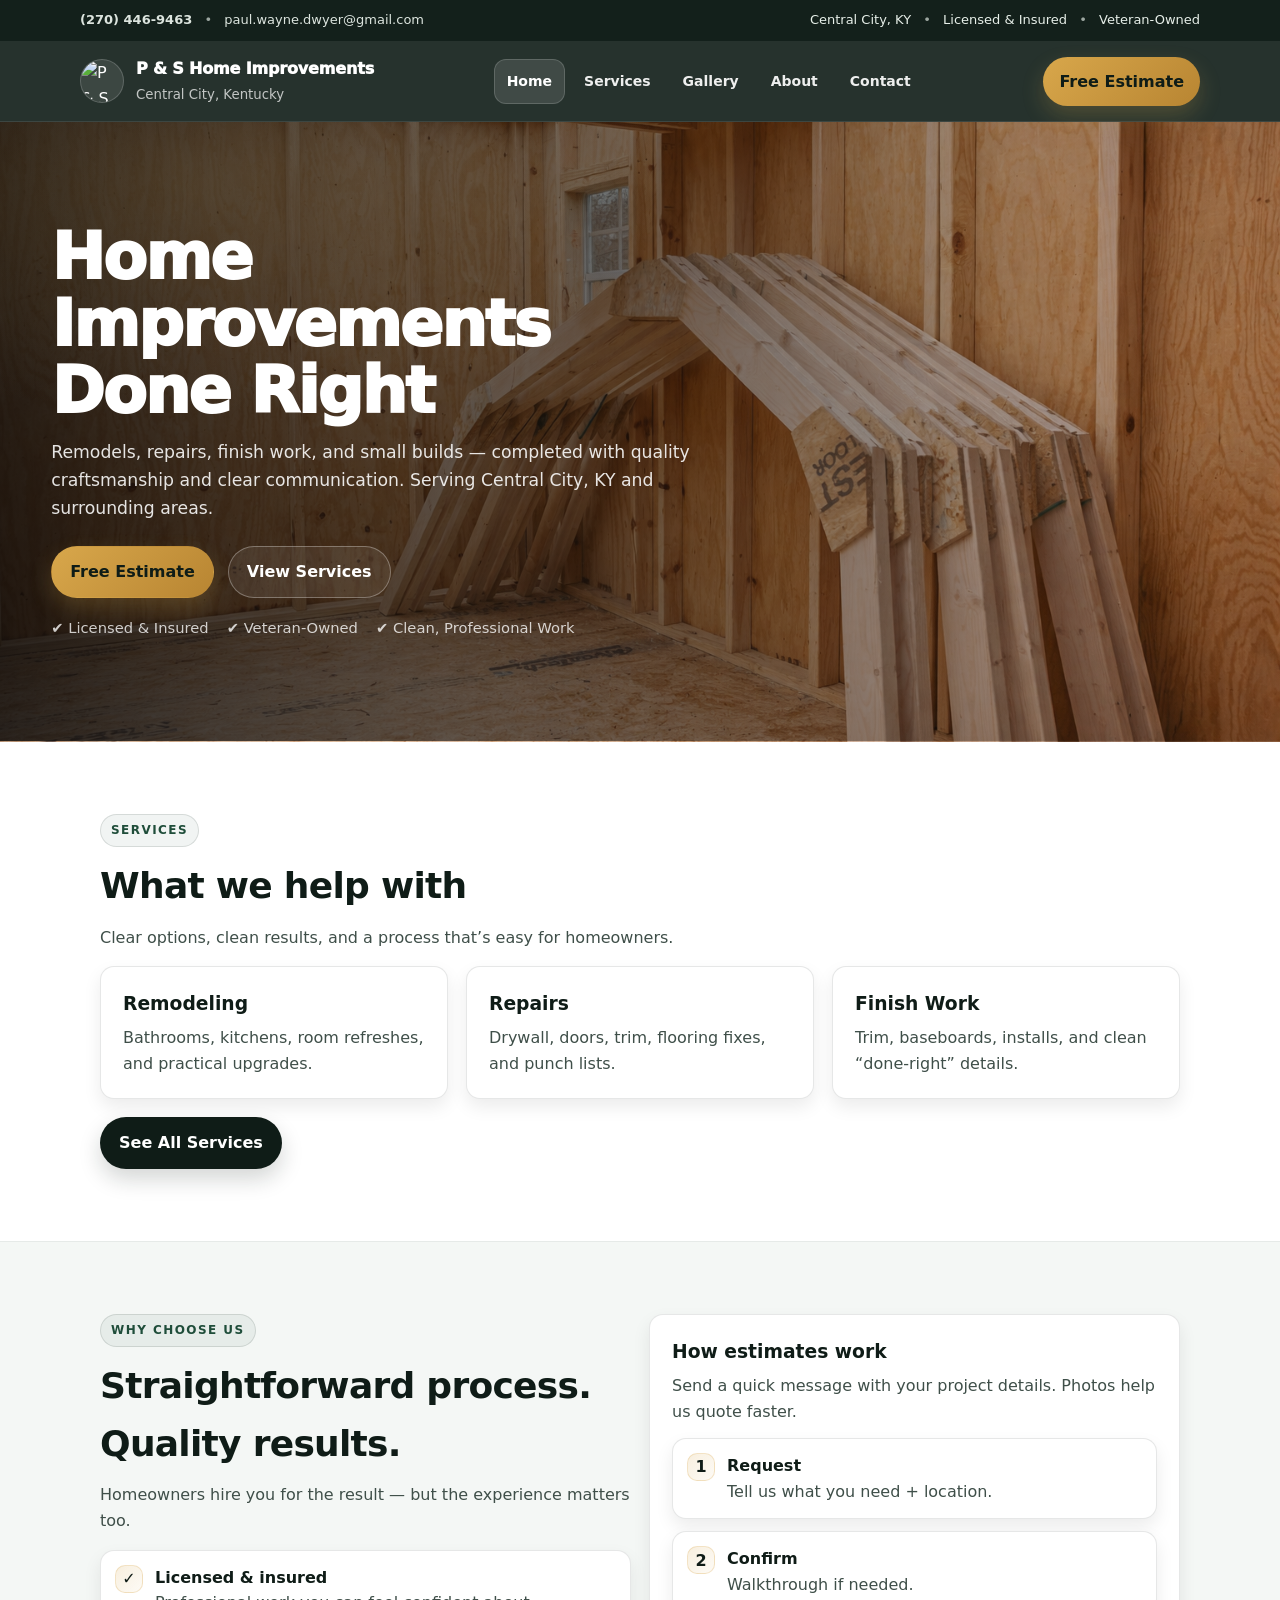
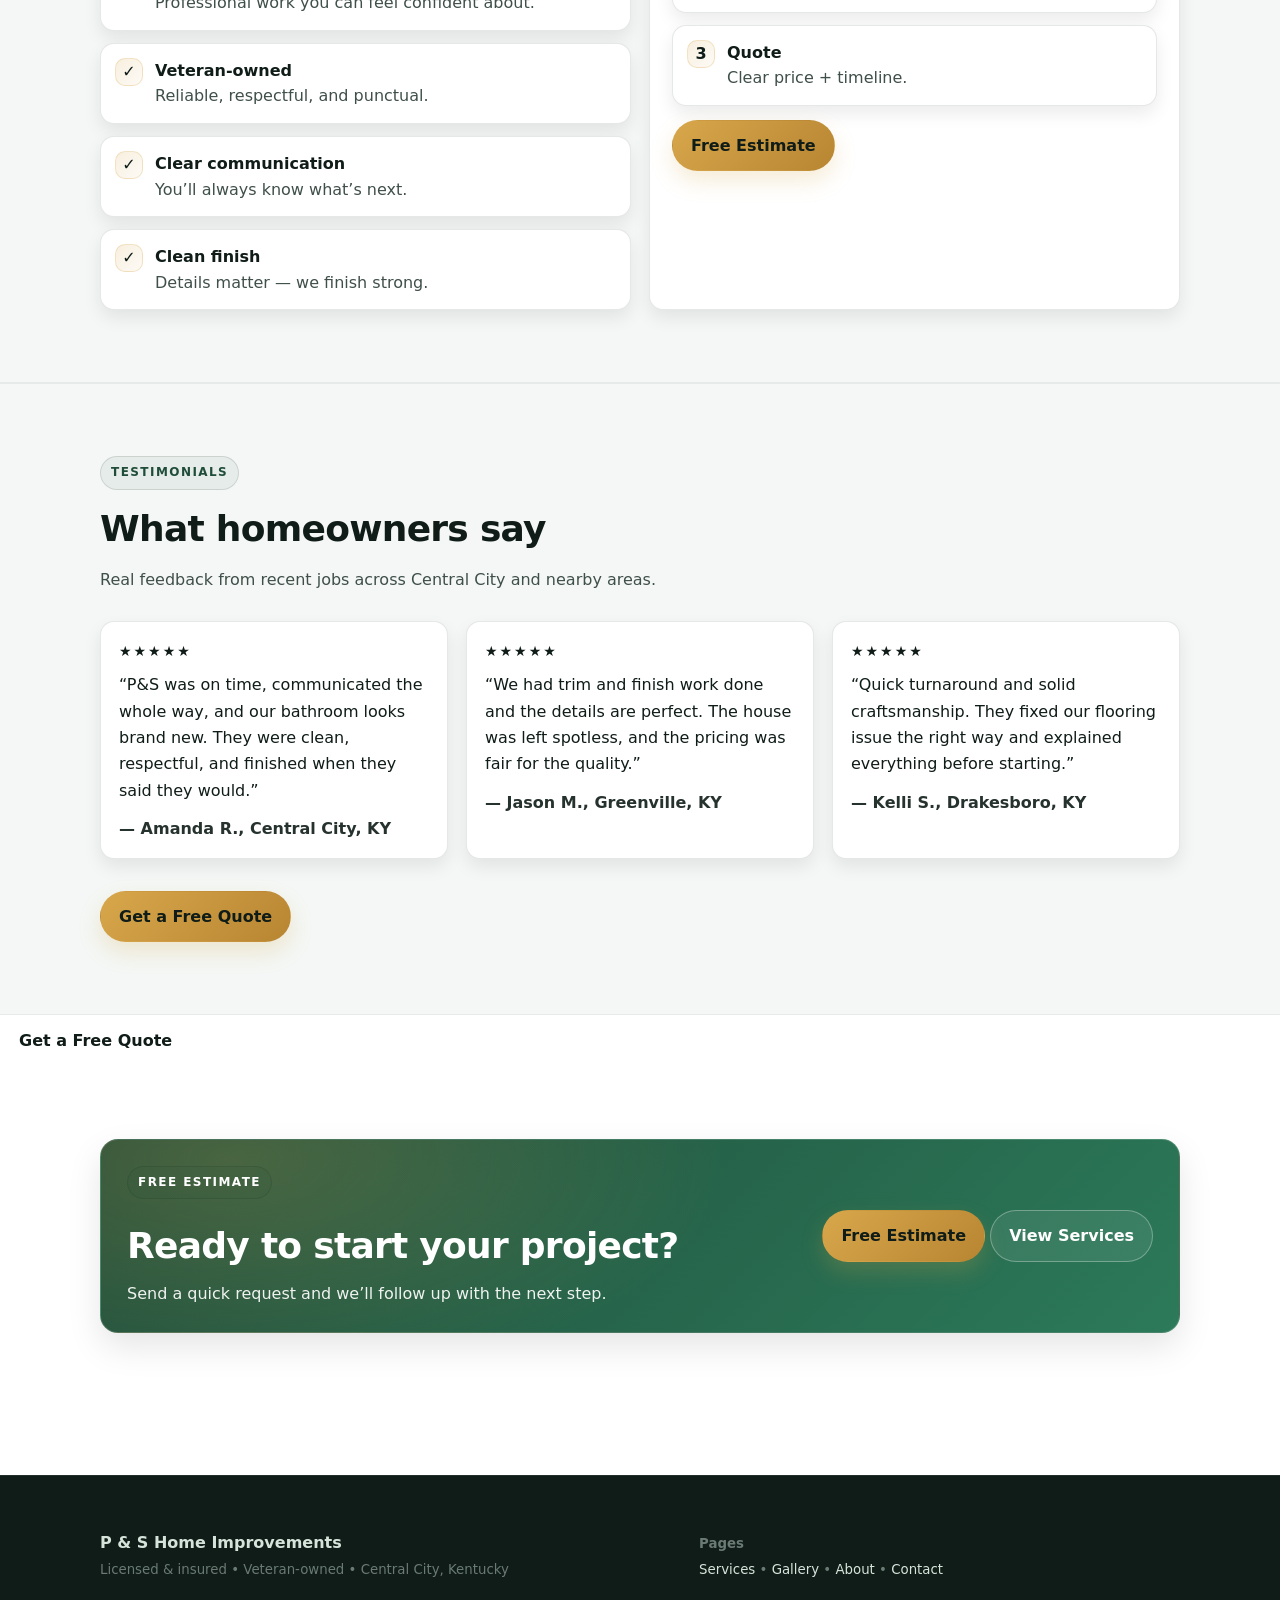
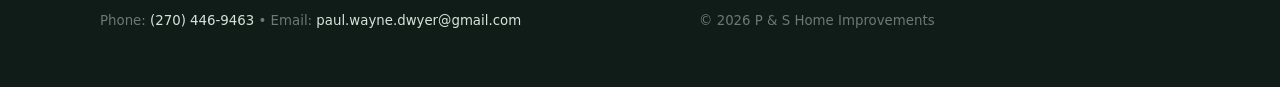
==== commit bf239249: "Refactor testimonials section layout and content" ====
--- a/index.html
+++ b/index.html
@@ -139,42 +139,53 @@
     </div>
   </section>
 
-  <section class="featured" id="testimonials">
-  <div class="section-head">
-    <span class="pill">TESTIMONIALS</span>
-    <h2>What homeowners say</h2>
-    <p class="muted">Real feedback from recent jobs across Central City and nearby areas.</p>
+ <section class="section band" id="testimonials">
+  <div class="container">
+    
+    <span class="kicker">TESTIMONIALS</span>
+    <h2 class="h2">What homeowners say</h2>
+    <p class="p" style="margin-bottom:28px;">
+      Real feedback from recent jobs across Central City and nearby areas.
+    </p>
+
+    <div class="grid grid-3">
+      
+      <article class="card testimonial">
+        <div class="stars">★★★★★</div>
+        <p class="quote">
+          “P&amp;S was on time, communicated the whole way, and our bathroom looks brand new.
+          They were clean, respectful, and finished when they said they would.”
+        </p>
+        <p class="name">— Amanda R., Central City, KY</p>
+      </article>
+
+      <article class="card testimonial">
+        <div class="stars">★★★★★</div>
+        <p class="quote">
+          “We had trim and finish work done and the details are perfect.
+          The house was left spotless, and the pricing was fair for the quality.”
+        </p>
+        <p class="name">— Jason M., Greenville, KY</p>
+      </article>
+
+      <article class="card testimonial">
+        <div class="stars">★★★★★</div>
+        <p class="quote">
+          “Quick turnaround and solid craftsmanship.
+          They fixed our flooring issue the right way and explained everything before starting.”
+        </p>
+        <p class="name">— Kelli S., Drakesboro, KY</p>
+      </article>
+
+    </div>
+
+    <div style="margin-top:32px;">
+      <a href="/contact.html" class="btn btn-primary">Get a Free Quote</a>
+    </div>
+
   </div>
-
-  <div class="cards">
-    <article class="card testimonial">
-      <div class="stars" aria-label="5 out of 5 stars">★★★★★</div>
-      <p class="quote">
-        “P&amp;S was on time, communicated the whole way, and our bathroom looks brand new.
-        They were clean, respectful, and finished when they said they would.”
-      </p>
-      <p class="name">— Amanda R., Central City, KY</p>
-    </article>
-
-    <article class="card testimonial">
-      <div class="stars" aria-label="5 out of 5 stars">★★★★★</div>
-      <p class="quote">
-        “We had trim and finish work done and the details are perfect. The house was left spotless,
-        and the pricing was fair for the quality.”
-      </p>
-      <p class="name">— Jason M., Greenville, KY</p>
-    </article>
-
-    <article class="card testimonial">
-      <div class="stars" aria-label="5 out of 5 stars">★★★★★</div>
-      <p class="quote">
-        “Quick turnaround and solid craftsmanship. They fixed our flooring issue the right way
-        and explained everything before starting.”
-      </p>
-      <p class="name">— Kelli S., Drakesboro, KY</p>
-    </article>
-  </div>
-
+</section>
+  
   <a class="btn primary" href="/contact.html">Get a Free Quote</a>
 </section>
 
--- a/styles.css
+++ b/styles.css
@@ -400,6 +400,28 @@
 }
 
 /* =========================
+   TESTIMONIALS
+========================= */
+.card.testimonial { padding: 18px 18px 16px; }
+
+.card.testimonial .stars{
+  font-size: 14px;
+  letter-spacing: 2px;
+  margin-bottom: 10px;
+}
+
+.card.testimonial .quote{
+  margin: 0 0 12px;
+  line-height: 1.65;
+}
+
+.card.testimonial .name{
+  margin: 0;
+  font-weight: 600;
+  opacity: .9;
+}
+
+/* =========================
    GALLERY PLACEHOLDERS
 ========================= */
 .gallery{
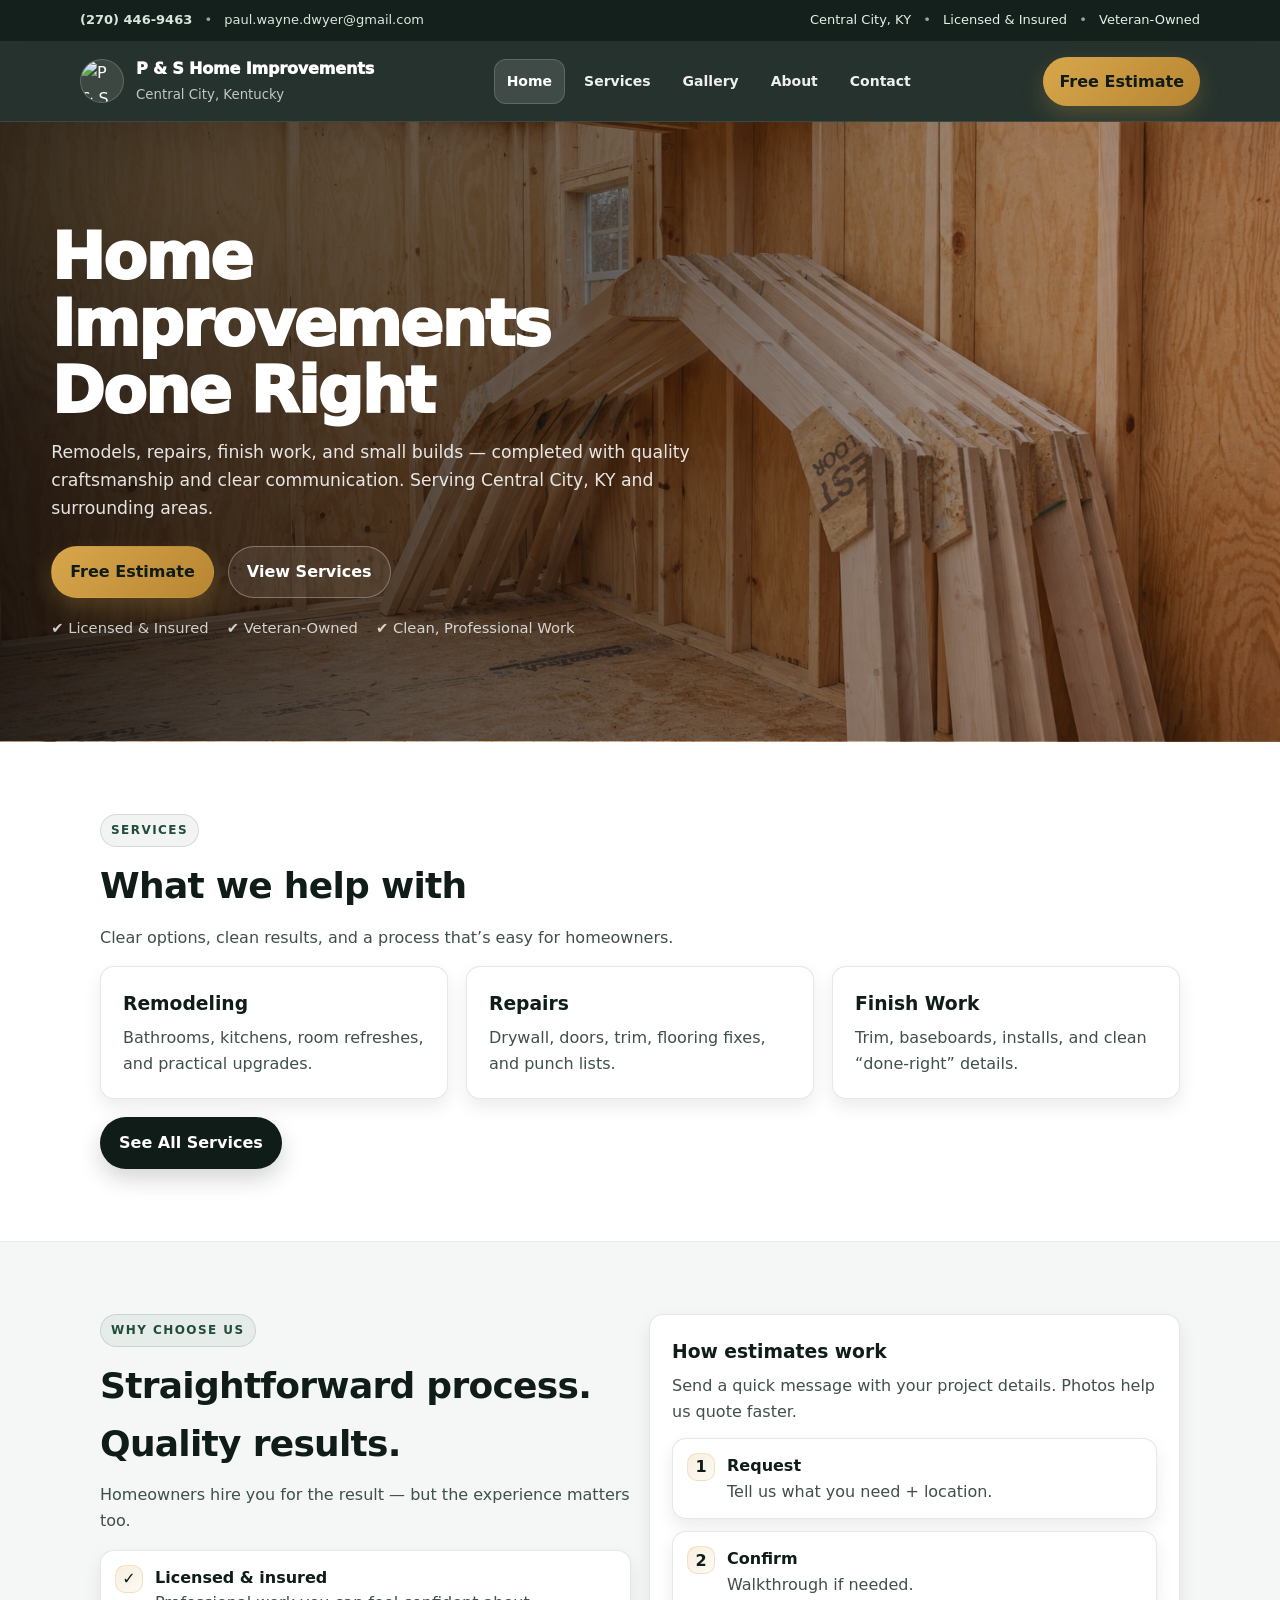
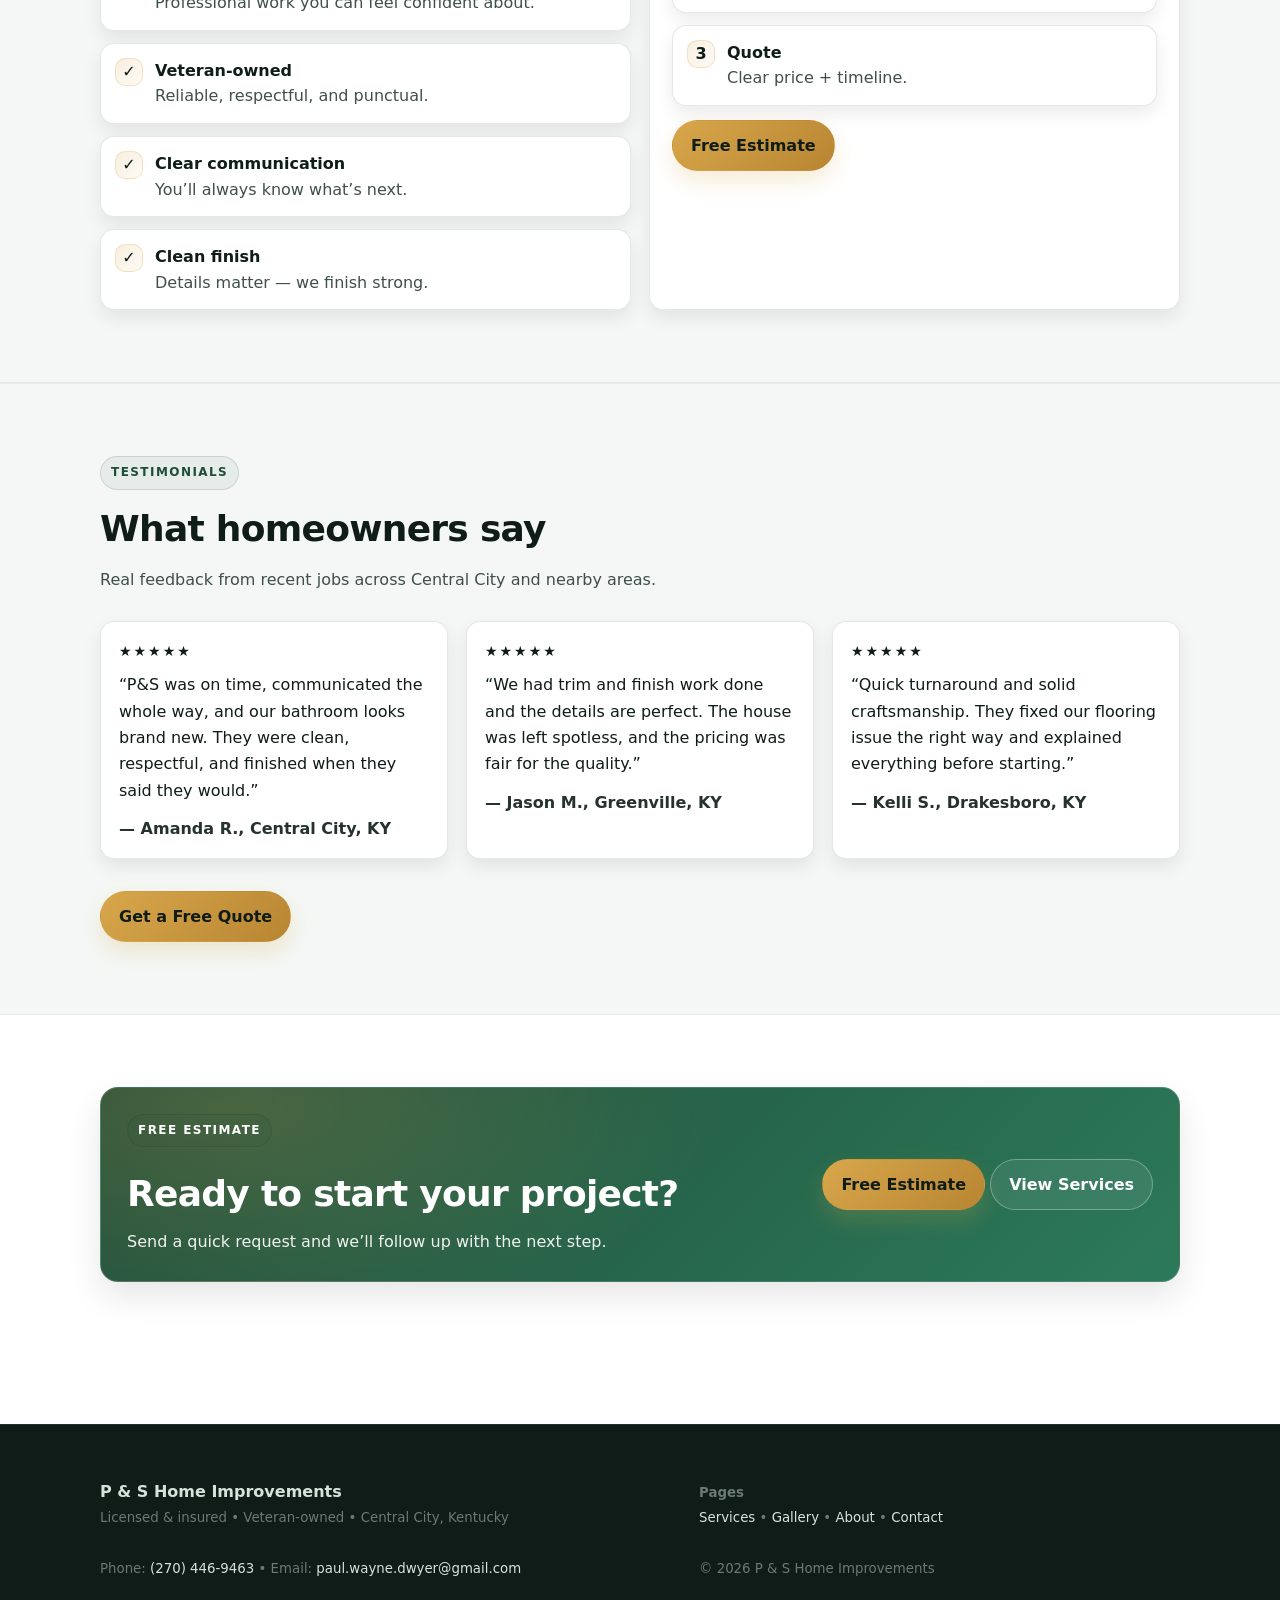
==== commit 2be3007c: "Update contact link to use fragment identifier" ====
--- a/index.html
+++ b/index.html
@@ -180,13 +180,10 @@
     </div>
 
     <div style="margin-top:32px;">
-      <a href="/contact.html" class="btn btn-primary">Get a Free Quote</a>
+      <a href="contact.html#estimate" class="btn btn-primary">Get a Free Quote</a>
     </div>
 
   </div>
-</section>
-  
-  <a class="btn primary" href="/contact.html">Get a Free Quote</a>
 </section>
 
   <section class="section">
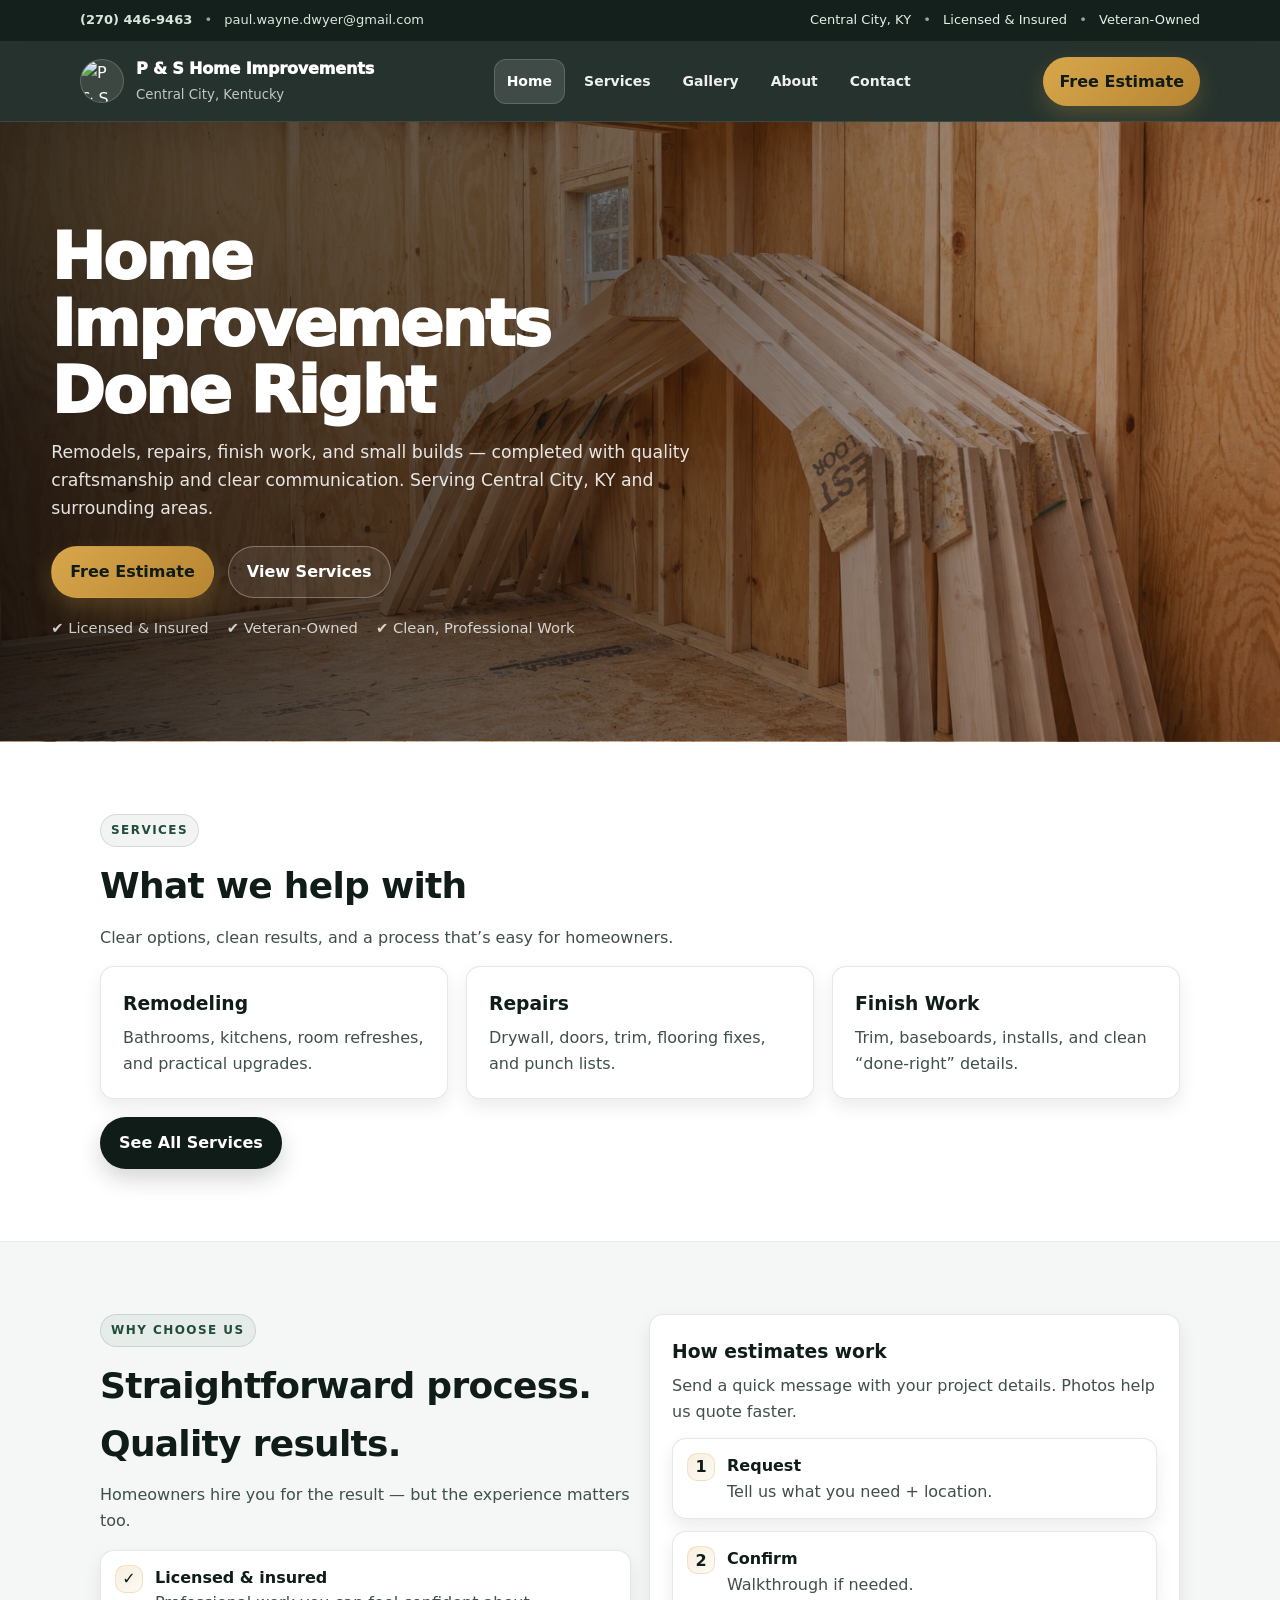
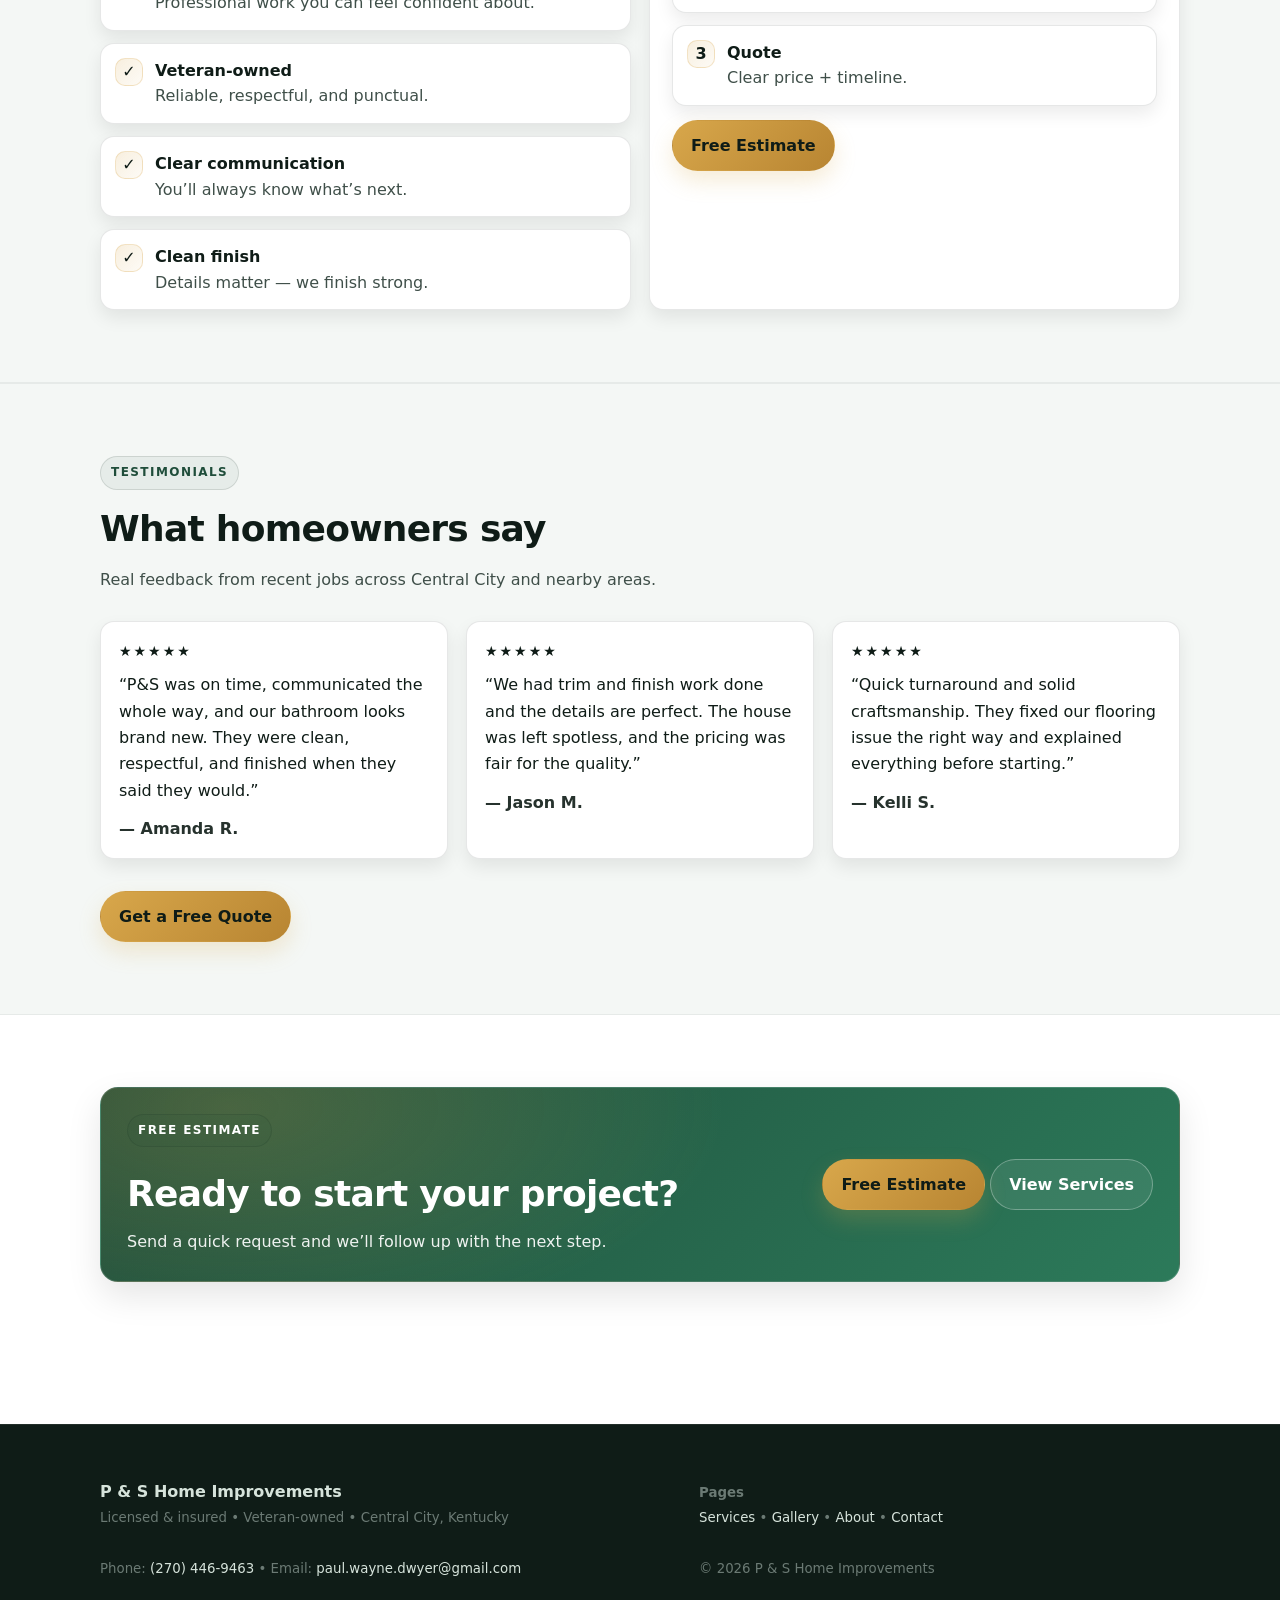
==== commit 772c5a8f: "Remove location from testimonial names" ====
--- a/index.html
+++ b/index.html
@@ -156,7 +156,7 @@
           “P&amp;S was on time, communicated the whole way, and our bathroom looks brand new.
           They were clean, respectful, and finished when they said they would.”
         </p>
-        <p class="name">— Amanda R., Central City, KY</p>
+        <p class="name">— Amanda R.</p>
       </article>
 
       <article class="card testimonial">
@@ -165,7 +165,7 @@
           “We had trim and finish work done and the details are perfect.
           The house was left spotless, and the pricing was fair for the quality.”
         </p>
-        <p class="name">— Jason M., Greenville, KY</p>
+        <p class="name">— Jason M.</p>
       </article>
 
       <article class="card testimonial">
@@ -174,7 +174,7 @@
           “Quick turnaround and solid craftsmanship.
           They fixed our flooring issue the right way and explained everything before starting.”
         </p>
-        <p class="name">— Kelli S., Drakesboro, KY</p>
+        <p class="name">— Kelli S.</p>
       </article>
 
     </div>
